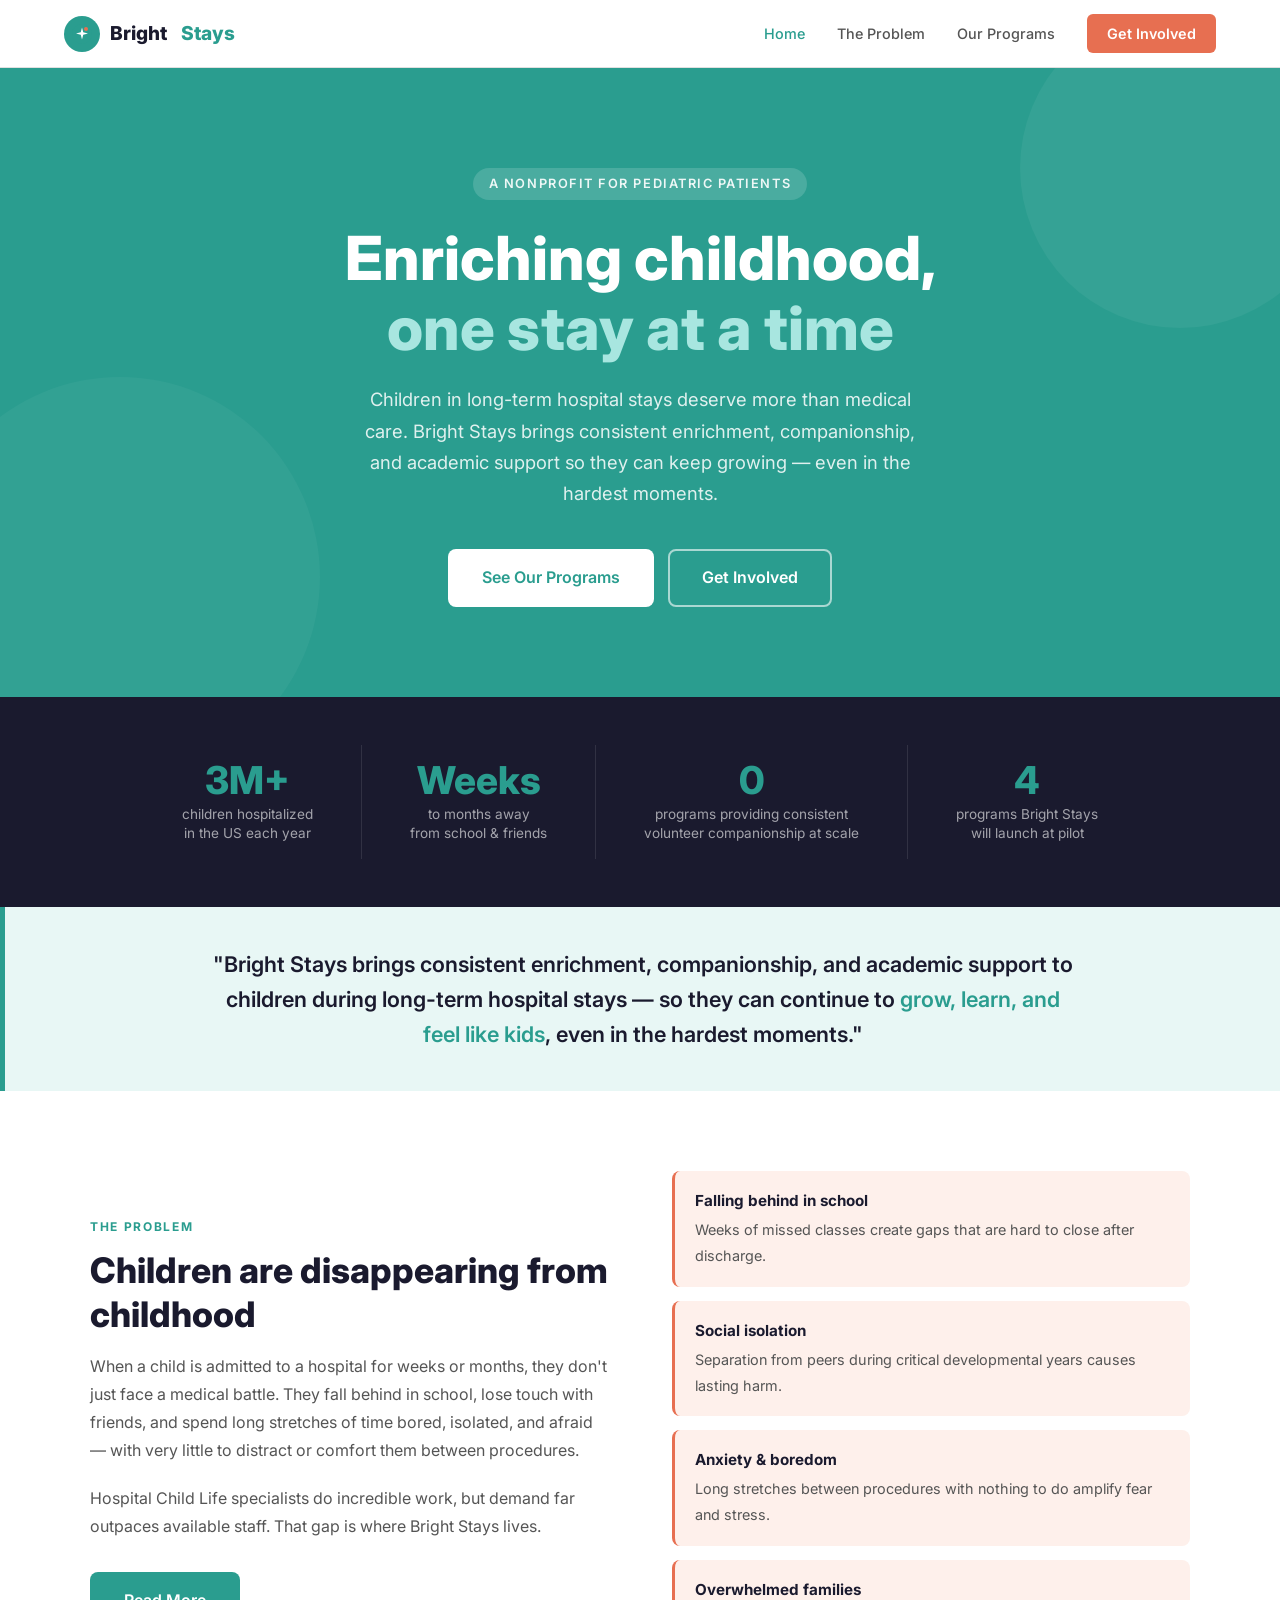
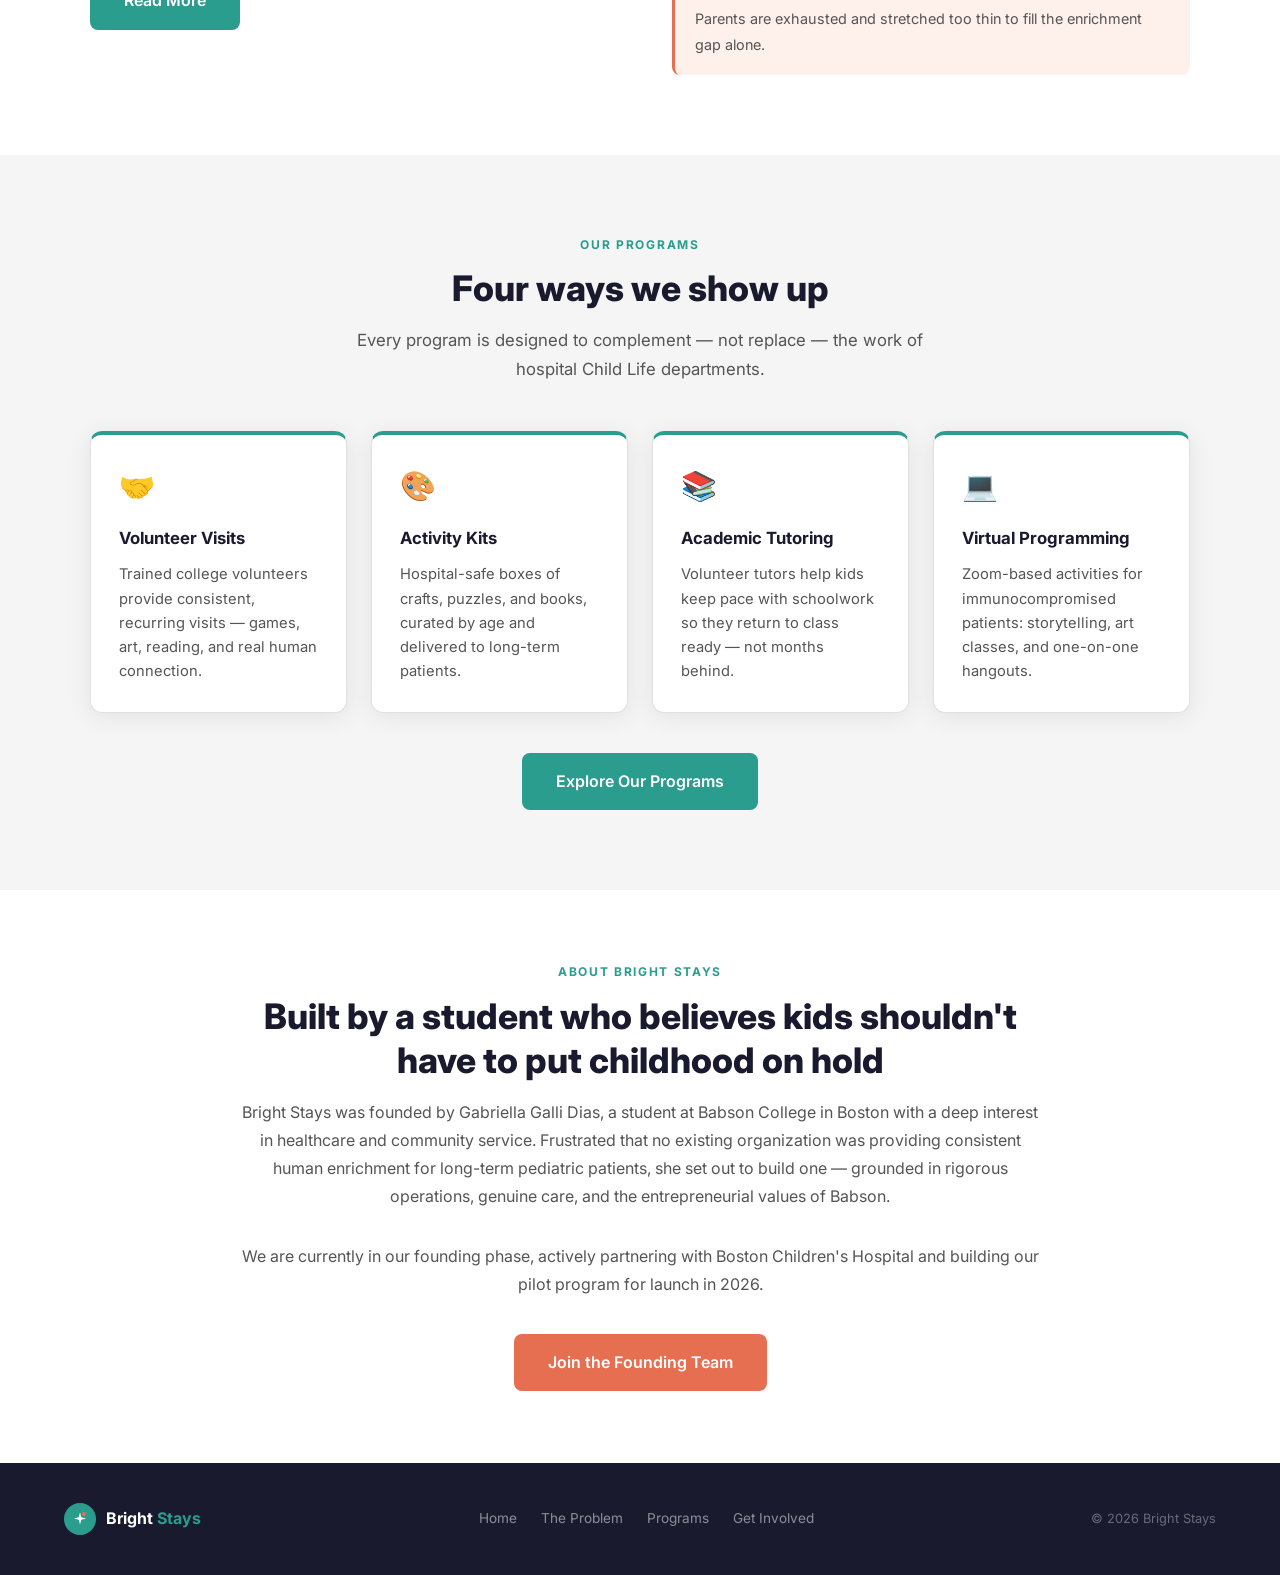
==== index.html @ eb38162f "Add files via upload" ====
<!DOCTYPE html>
<html lang="en">
<head>
  <meta charset="UTF-8" />
  <meta name="viewport" content="width=device-width, initial-scale=1.0" />
  <title>Bright Stays — Enriching Childhood, One Stay at a Time</title>
  <link rel="stylesheet" href="style.css" />
</head>
<body>

<!-- ── Nav ──────────────────────────────────────────────────── -->
<nav>
  <a href="index.html" class="nav-logo">
    <div class="nav-icon">
      <svg viewBox="0 0 40 40" fill="none" xmlns="http://www.w3.org/2000/svg">
        <circle cx="20" cy="20" r="20" fill="#2A9D8F"/>
        <path d="M20 7L22.5 16.5L32 19L22.5 21.5L20 31L17.5 21.5L8 19L17.5 16.5Z" fill="white"/>
        <circle cx="28" cy="10" r="4" fill="#E76F51"/>
      </svg>
    </div>
    Bright <span class="stays">&nbsp;Stays</span>
  </a>
  <div class="nav-links">
    <a href="index.html" class="active">Home</a>
    <a href="problem.html">The Problem</a>
    <a href="programs.html">Our Programs</a>
    <a href="involved.html" class="nav-cta">Get Involved</a>
  </div>
</nav>

<!-- ── Hero ─────────────────────────────────────────────────── -->
<section class="hero">
  <div class="hero-eyebrow">A nonprofit for pediatric patients</div>
  <h1>Enriching childhood,<br><em>one stay at a time</em></h1>
  <p>Children in long-term hospital stays deserve more than medical care. Bright Stays brings consistent enrichment, companionship, and academic support so they can keep growing — even in the hardest moments.</p>
  <div class="hero-buttons">
    <a href="programs.html" class="btn btn-primary">See Our Programs</a>
    <a href="involved.html" class="btn btn-outline">Get Involved</a>
  </div>
</section>

<!-- ── Stats bar ─────────────────────────────────────────────── -->
<div class="stats-bar">
  <div class="stat">
    <div class="stat-num">3M+</div>
    <div class="stat-label">children hospitalized<br>in the US each year</div>
  </div>
  <div class="stat">
    <div class="stat-num">Weeks</div>
    <div class="stat-label">to months away<br>from school & friends</div>
  </div>
  <div class="stat">
    <div class="stat-num">0</div>
    <div class="stat-label">programs providing consistent<br>volunteer companionship at scale</div>
  </div>
  <div class="stat">
    <div class="stat-num">4</div>
    <div class="stat-label">programs Bright Stays<br>will launch at pilot</div>
  </div>
</div>

<!-- ── Mission strip ──────────────────────────────────────────── -->
<div class="mission-strip">
  <p>"Bright Stays brings consistent enrichment, companionship, and academic support to children during long-term hospital stays — so they can continue to <em>grow, learn, and feel like kids</em>, even in the hardest moments."</p>
</div>

<!-- ── The problem preview ────────────────────────────────────── -->
<section style="background: #fff; padding: 80px 5%;">
  <div style="max-width:1100px; margin:0 auto; display:grid; grid-template-columns:1fr 1fr; gap:64px; align-items:center;">
    <div>
      <div class="section-label">The Problem</div>
      <h2 class="section-title">Children are disappearing from childhood</h2>
      <p style="color:var(--gray); font-size:1rem; line-height:1.75; margin-bottom:20px;">
        When a child is admitted to a hospital for weeks or months, they don't just face a medical battle. They fall behind in school, lose touch with friends, and spend long stretches of time bored, isolated, and afraid — with very little to distract or comfort them between procedures.
      </p>
      <p style="color:var(--gray); font-size:1rem; line-height:1.75; margin-bottom:32px;">
        Hospital Child Life specialists do incredible work, but demand far outpaces available staff. That gap is where Bright Stays lives.
      </p>
      <a href="problem.html" class="btn btn-teal">Read More</a>
    </div>
    <div style="display:flex; flex-direction:column; gap:14px;">
      <div style="background:var(--coral-light); border-left:3px solid var(--coral); padding:18px 20px; border-radius:8px;">
        <strong style="color:var(--dark); font-size:0.95rem; display:block; margin-bottom:4px;">Falling behind in school</strong>
        <span style="color:var(--gray); font-size:0.9rem;">Weeks of missed classes create gaps that are hard to close after discharge.</span>
      </div>
      <div style="background:var(--coral-light); border-left:3px solid var(--coral); padding:18px 20px; border-radius:8px;">
        <strong style="color:var(--dark); font-size:0.95rem; display:block; margin-bottom:4px;">Social isolation</strong>
        <span style="color:var(--gray); font-size:0.9rem;">Separation from peers during critical developmental years causes lasting harm.</span>
      </div>
      <div style="background:var(--coral-light); border-left:3px solid var(--coral); padding:18px 20px; border-radius:8px;">
        <strong style="color:var(--dark); font-size:0.95rem; display:block; margin-bottom:4px;">Anxiety & boredom</strong>
        <span style="color:var(--gray); font-size:0.9rem;">Long stretches between procedures with nothing to do amplify fear and stress.</span>
      </div>
      <div style="background:var(--coral-light); border-left:3px solid var(--coral); padding:18px 20px; border-radius:8px;">
        <strong style="color:var(--dark); font-size:0.95rem; display:block; margin-bottom:4px;">Overwhelmed families</strong>
        <span style="color:var(--gray); font-size:0.9rem;">Parents are exhausted and stretched too thin to fill the enrichment gap alone.</span>
      </div>
    </div>
  </div>
</section>

<!-- ── Programs preview ───────────────────────────────────────── -->
<section style="background:var(--gray-light); padding:80px 5%;">
  <div style="max-width:1100px; margin:0 auto;">
    <div class="section-center">
      <div class="section-label">Our Programs</div>
      <h2 class="section-title">Four ways we show up</h2>
      <p class="section-subtitle">Every program is designed to complement — not replace — the work of hospital Child Life departments.</p>
    </div>
    <div class="cards-grid">
      <div class="card">
        <div class="card-icon">🤝</div>
        <h3>Volunteer Visits</h3>
        <p>Trained college volunteers provide consistent, recurring visits — games, art, reading, and real human connection.</p>
      </div>
      <div class="card">
        <div class="card-icon">🎨</div>
        <h3>Activity Kits</h3>
        <p>Hospital-safe boxes of crafts, puzzles, and books, curated by age and delivered to long-term patients.</p>
      </div>
      <div class="card">
        <div class="card-icon">📚</div>
        <h3>Academic Tutoring</h3>
        <p>Volunteer tutors help kids keep pace with schoolwork so they return to class ready — not months behind.</p>
      </div>
      <div class="card">
        <div class="card-icon">💻</div>
        <h3>Virtual Programming</h3>
        <p>Zoom-based activities for immunocompromised patients: storytelling, art classes, and one-on-one hangouts.</p>
      </div>
    </div>
    <div style="text-align:center; margin-top:40px;">
      <a href="programs.html" class="btn btn-teal">Explore Our Programs</a>
    </div>
  </div>
</section>

<!-- ── Founded at Babson ───────────────────────────────────────── -->
<section style="background:var(--white); padding:72px 5%;">
  <div style="max-width:800px; margin:0 auto; text-align:center;">
    <div class="section-label">About Bright Stays</div>
    <h2 class="section-title">Built by a student who believes kids shouldn't have to put childhood on hold</h2>
    <p style="color:var(--gray); font-size:1rem; line-height:1.75; margin-bottom:32px;">
      Bright Stays was founded by Gabriella Galli Dias, a student at Babson College in Boston with a deep interest in healthcare and community service. Frustrated that no existing organization was providing consistent human enrichment for long-term pediatric patients, she set out to build one — grounded in rigorous operations, genuine care, and the entrepreneurial values of Babson.
    </p>
    <p style="color:var(--gray); font-size:1rem; line-height:1.75; margin-bottom:36px;">
      We are currently in our founding phase, actively partnering with Boston Children's Hospital and building our pilot program for launch in 2026.
    </p>
    <a href="involved.html" class="btn btn-coral">Join the Founding Team</a>
  </div>
</section>

<!-- ── Footer ─────────────────────────────────────────────────── -->
<footer>
  <div class="footer-logo">
    <div class="nav-icon">
      <svg viewBox="0 0 40 40" fill="none" xmlns="http://www.w3.org/2000/svg">
        <circle cx="20" cy="20" r="20" fill="#2A9D8F"/>
        <path d="M20 7L22.5 16.5L32 19L22.5 21.5L20 31L17.5 21.5L8 19L17.5 16.5Z" fill="white"/>
        <circle cx="28" cy="10" r="4" fill="#E76F51"/>
      </svg>
    </div>
    <span>Bright <span class="stays">Stays</span></span>
  </div>
  <div class="footer-links">
    <a href="index.html">Home</a>
    <a href="problem.html">The Problem</a>
    <a href="programs.html">Programs</a>
    <a href="involved.html">Get Involved</a>
  </div>
  <div class="footer-copy">© 2026 Bright Stays</div>
</footer>

</body>
</html>
---- style.css ----
@import url('https://fonts.googleapis.com/css2?family=Inter:wght@400;500;600;700;800&display=swap');

*, *::before, *::after { box-sizing: border-box; margin: 0; padding: 0; }

:root {
  --teal:        #2A9D8F;
  --teal-dark:   #1f7a6e;
  --teal-light:  #E8F7F5;
  --coral:       #E76F51;
  --coral-light: #FEF0EB;
  --dark:        #1A1A2E;
  --gray:        #555555;
  --gray-light:  #F5F5F5;
  --border:      #E0E0E0;
  --white:       #FFFFFF;
  --font:        'Inter', -apple-system, BlinkMacSystemFont, sans-serif;
  --radius:      12px;
  --shadow:      0 4px 24px rgba(0,0,0,0.08);
}

html { scroll-behavior: smooth; }
body { font-family: var(--font); color: var(--dark); background: var(--white); line-height: 1.6; }
img  { display: block; max-width: 100%; }
a    { color: inherit; text-decoration: none; }

/* ── Nav ─────────────────────────────────────────────────────── */
nav {
  position: sticky; top: 0; z-index: 100;
  background: var(--white);
  border-bottom: 1px solid var(--border);
  padding: 0 5%;
  display: flex; align-items: center; justify-content: space-between;
  height: 68px;
}
.nav-logo {
  display: flex; align-items: center; gap: 10px;
  font-weight: 800; font-size: 1.2rem; color: var(--dark);
}
.nav-icon {
  width: 36px; height: 36px; border-radius: 50%;
  background: var(--teal);
  display: flex; align-items: center; justify-content: center;
  flex-shrink: 0;
}
.nav-icon svg { width: 20px; height: 20px; }
.nav-logo span.stays { color: var(--teal); }
.nav-links { display: flex; align-items: center; gap: 32px; }
.nav-links a {
  font-size: 0.9rem; font-weight: 500; color: var(--gray);
  transition: color 0.2s;
}
.nav-links a:hover, .nav-links a.active { color: var(--teal); }
.nav-cta {
  background: var(--coral); color: var(--white) !important;
  padding: 8px 20px; border-radius: 6px; font-weight: 600 !important;
  transition: background 0.2s !important;
}
.nav-cta:hover { background: #c95e3f !important; color: var(--white) !important; }

/* ── Buttons ─────────────────────────────────────────────────── */
.btn {
  display: inline-block; padding: 14px 32px; border-radius: 8px;
  font-weight: 600; font-size: 1rem; cursor: pointer;
  transition: all 0.2s; border: 2px solid transparent;
}
.btn-primary { background: var(--white); color: var(--teal); }
.btn-primary:hover { background: var(--teal-light); }
.btn-outline { background: transparent; color: var(--white); border-color: rgba(255,255,255,0.6); }
.btn-outline:hover { background: rgba(255,255,255,0.1); }
.btn-coral { background: var(--coral); color: var(--white); }
.btn-coral:hover { background: #c95e3f; }
.btn-teal { background: var(--teal); color: var(--white); }
.btn-teal:hover { background: var(--teal-dark); }

/* ── Hero ────────────────────────────────────────────────────── */
.hero {
  background: var(--teal);
  padding: 100px 5% 90px;
  text-align: center;
  position: relative; overflow: hidden;
}
.hero::before {
  content: '';
  position: absolute; top: -60px; right: -60px;
  width: 320px; height: 320px; border-radius: 50%;
  background: rgba(255,255,255,0.05);
}
.hero::after {
  content: '';
  position: absolute; bottom: -80px; left: -80px;
  width: 400px; height: 400px; border-radius: 50%;
  background: rgba(255,255,255,0.04);
}
.hero-eyebrow {
  display: inline-block;
  background: rgba(255,255,255,0.15);
  color: rgba(255,255,255,0.9);
  font-size: 0.8rem; font-weight: 600; letter-spacing: 0.12em;
  text-transform: uppercase; padding: 6px 16px; border-radius: 20px;
  margin-bottom: 24px;
}
.hero h1 {
  font-size: clamp(2.2rem, 5vw, 3.8rem);
  font-weight: 800; color: var(--white); line-height: 1.15;
  max-width: 780px; margin: 0 auto 20px;
}
.hero h1 em { font-style: normal; color: #a8e6e0; }
.hero p {
  font-size: 1.15rem; color: rgba(255,255,255,0.85);
  max-width: 560px; margin: 0 auto 40px; line-height: 1.7;
}
.hero-buttons { display: flex; gap: 14px; justify-content: center; flex-wrap: wrap; }

/* ── Page hero (subpages) ────────────────────────────────────── */
.page-hero {
  background: var(--teal); padding: 64px 5% 56px;
}
.page-hero-inner { max-width: 760px; }
.page-hero .eyebrow {
  font-size: 0.75rem; font-weight: 700; letter-spacing: 0.14em;
  text-transform: uppercase; color: rgba(255,255,255,0.7);
  margin-bottom: 12px;
}
.page-hero h1 {
  font-size: clamp(1.8rem, 4vw, 2.8rem);
  font-weight: 800; color: var(--white); line-height: 1.2;
  margin-bottom: 16px;
}
.page-hero p { font-size: 1.05rem; color: rgba(255,255,255,0.82); line-height: 1.7; }

/* ── Sections ────────────────────────────────────────────────── */
section { padding: 80px 5%; }
.section-label {
  font-size: 0.75rem; font-weight: 700; letter-spacing: 0.14em;
  text-transform: uppercase; color: var(--teal); margin-bottom: 12px;
}
.section-title {
  font-size: clamp(1.6rem, 3vw, 2.2rem); font-weight: 800;
  color: var(--dark); line-height: 1.25; margin-bottom: 16px;
}
.section-subtitle {
  font-size: 1.05rem; color: var(--gray); line-height: 1.7;
  max-width: 600px;
}
.section-center { text-align: center; }
.section-center .section-subtitle { margin: 0 auto; }

/* ── Stats bar ───────────────────────────────────────────────── */
.stats-bar {
  background: var(--dark); padding: 48px 5%;
  display: flex; justify-content: center; gap: 0; flex-wrap: wrap;
}
.stat {
  text-align: center; padding: 16px 48px;
  border-right: 1px solid rgba(255,255,255,0.1);
}
.stat:last-child { border-right: none; }
.stat-num { font-size: 2.4rem; font-weight: 800; color: var(--teal); line-height: 1; }
.stat-label { font-size: 0.85rem; color: rgba(255,255,255,0.6); margin-top: 6px; line-height: 1.4; }

/* ── Mission strip ───────────────────────────────────────────── */
.mission-strip {
  background: var(--teal-light);
  border-left: 5px solid var(--teal);
  padding: 40px 5%;
}
.mission-strip p {
  font-size: clamp(1.1rem, 2.5vw, 1.35rem);
  font-weight: 600; color: var(--dark); line-height: 1.6;
  max-width: 860px; margin: 0 auto; text-align: center;
}
.mission-strip p em { font-style: normal; color: var(--teal); }

/* ── Cards grid ──────────────────────────────────────────────── */
.cards-grid {
  display: grid;
  grid-template-columns: repeat(auto-fit, minmax(240px, 1fr));
  gap: 24px; margin-top: 48px;
}
.card {
  background: var(--white); border: 1px solid var(--border);
  border-top: 4px solid var(--teal); border-radius: var(--radius);
  padding: 28px; box-shadow: var(--shadow);
}
.card-icon {
  font-size: 1.8rem; margin-bottom: 16px;
}
.card h3 { font-size: 1.05rem; font-weight: 700; color: var(--dark); margin-bottom: 10px; }
.card p  { font-size: 0.92rem; color: var(--gray); line-height: 1.65; }

/* ── Problem page ────────────────────────────────────────────── */
.problem-grid {
  display: grid;
  grid-template-columns: 1fr 1fr;
  gap: 60px; align-items: start;
  max-width: 1100px; margin: 0 auto;
}
@media (max-width: 760px) { .problem-grid { grid-template-columns: 1fr; } }

.problem-lead {
  font-size: 1.2rem; font-weight: 600; color: var(--dark);
  line-height: 1.55; margin-bottom: 20px;
}
.problem-body { font-size: 1rem; color: var(--gray); line-height: 1.75; margin-bottom: 16px; }

.toll-list { list-style: none; display: flex; flex-direction: column; gap: 14px; }
.toll-list li {
  display: flex; gap: 14px; align-items: flex-start;
  padding: 16px; background: var(--coral-light);
  border-radius: 8px; border-left: 3px solid var(--coral);
}
.toll-list li .icon { font-size: 1.2rem; flex-shrink: 0; margin-top: 2px; }
.toll-list li .text { font-size: 0.95rem; color: var(--gray); line-height: 1.55; }
.toll-list li .text strong { color: var(--dark); display: block; margin-bottom: 2px; }

.callout {
  background: var(--teal); color: var(--white);
  border-radius: var(--radius); padding: 32px 36px;
  margin-top: 40px;
}
.callout p { font-size: 1.05rem; line-height: 1.65; }
.callout strong { display: block; font-size: 1.15rem; margin-bottom: 8px; }

/* ── Programs page ───────────────────────────────────────────── */
.programs-grid {
  display: grid;
  grid-template-columns: repeat(auto-fit, minmax(280px, 1fr));
  gap: 28px; margin-top: 48px;
}
.program-card {
  background: var(--white); border: 1px solid var(--border);
  border-radius: var(--radius); overflow: hidden;
  box-shadow: var(--shadow); transition: transform 0.2s;
}
.program-card:hover { transform: translateY(-4px); }
.program-card-top {
  background: var(--teal); padding: 28px 28px 24px;
}
.program-card-top .prog-icon { font-size: 2rem; margin-bottom: 10px; }
.program-card-top h3 { font-size: 1.15rem; font-weight: 700; color: var(--white); }
.program-card-body { padding: 24px 28px; }
.program-card-body p { font-size: 0.95rem; color: var(--gray); line-height: 1.7; margin-bottom: 16px; }
.program-details { list-style: none; display: flex; flex-direction: column; gap: 8px; }
.program-details li {
  font-size: 0.88rem; color: var(--gray);
  padding-left: 16px; position: relative; line-height: 1.5;
}
.program-details li::before {
  content: '→'; position: absolute; left: 0; color: var(--teal); font-size: 0.85rem;
}

/* ── How it works ────────────────────────────────────────────── */
.how-strip { background: var(--gray-light); padding: 72px 5%; }
.how-steps {
  display: grid; grid-template-columns: repeat(auto-fit, minmax(200px, 1fr));
  gap: 32px; margin-top: 48px; max-width: 1000px; margin-left: auto; margin-right: auto;
}
.step { text-align: center; }
.step-num {
  width: 52px; height: 52px; border-radius: 50%;
  background: var(--teal); color: var(--white);
  font-size: 1.2rem; font-weight: 800;
  display: flex; align-items: center; justify-content: center;
  margin: 0 auto 16px;
}
.step h4 { font-size: 1rem; font-weight: 700; color: var(--dark); margin-bottom: 8px; }
.step p  { font-size: 0.9rem; color: var(--gray); line-height: 1.6; }

/* ── Get Involved ────────────────────────────────────────────── */
.involve-grid {
  display: grid; grid-template-columns: repeat(auto-fit, minmax(240px, 1fr));
  gap: 24px; margin-top: 48px;
}
.involve-card {
  border: 1px solid var(--border); border-radius: var(--radius);
  border-top: 4px solid var(--coral); padding: 28px;
  background: var(--white); box-shadow: var(--shadow);
}
.involve-card h3 { font-size: 1rem; font-weight: 700; color: var(--dark); margin-bottom: 10px; }
.involve-card p  { font-size: 0.92rem; color: var(--gray); line-height: 1.65; }

.contact-box {
  background: var(--dark); border-radius: var(--radius);
  padding: 56px; text-align: center; margin-top: 64px;
}
.contact-box h2 { font-size: 1.8rem; font-weight: 800; color: var(--white); margin-bottom: 12px; }
.contact-box p  { font-size: 1rem; color: rgba(255,255,255,0.7); margin-bottom: 32px; }
.contact-box a.email {
  font-size: 1.2rem; font-weight: 700; color: var(--teal);
  border-bottom: 2px solid var(--teal); padding-bottom: 2px;
}

/* ── Footer ──────────────────────────────────────────────────── */
footer {
  background: var(--dark); padding: 40px 5%;
  display: flex; justify-content: space-between; align-items: center;
  flex-wrap: wrap; gap: 16px;
}
.footer-logo { display: flex; align-items: center; gap: 10px; }
.footer-logo .nav-icon { width: 32px; height: 32px; }
.footer-logo span { font-weight: 700; color: var(--white); font-size: 1rem; }
.footer-logo span.stays { color: var(--teal); }
.footer-links { display: flex; gap: 24px; }
.footer-links a { font-size: 0.85rem; color: rgba(255,255,255,0.5); transition: color 0.2s; }
.footer-links a:hover { color: var(--white); }
.footer-copy { font-size: 0.8rem; color: rgba(255,255,255,0.35); }
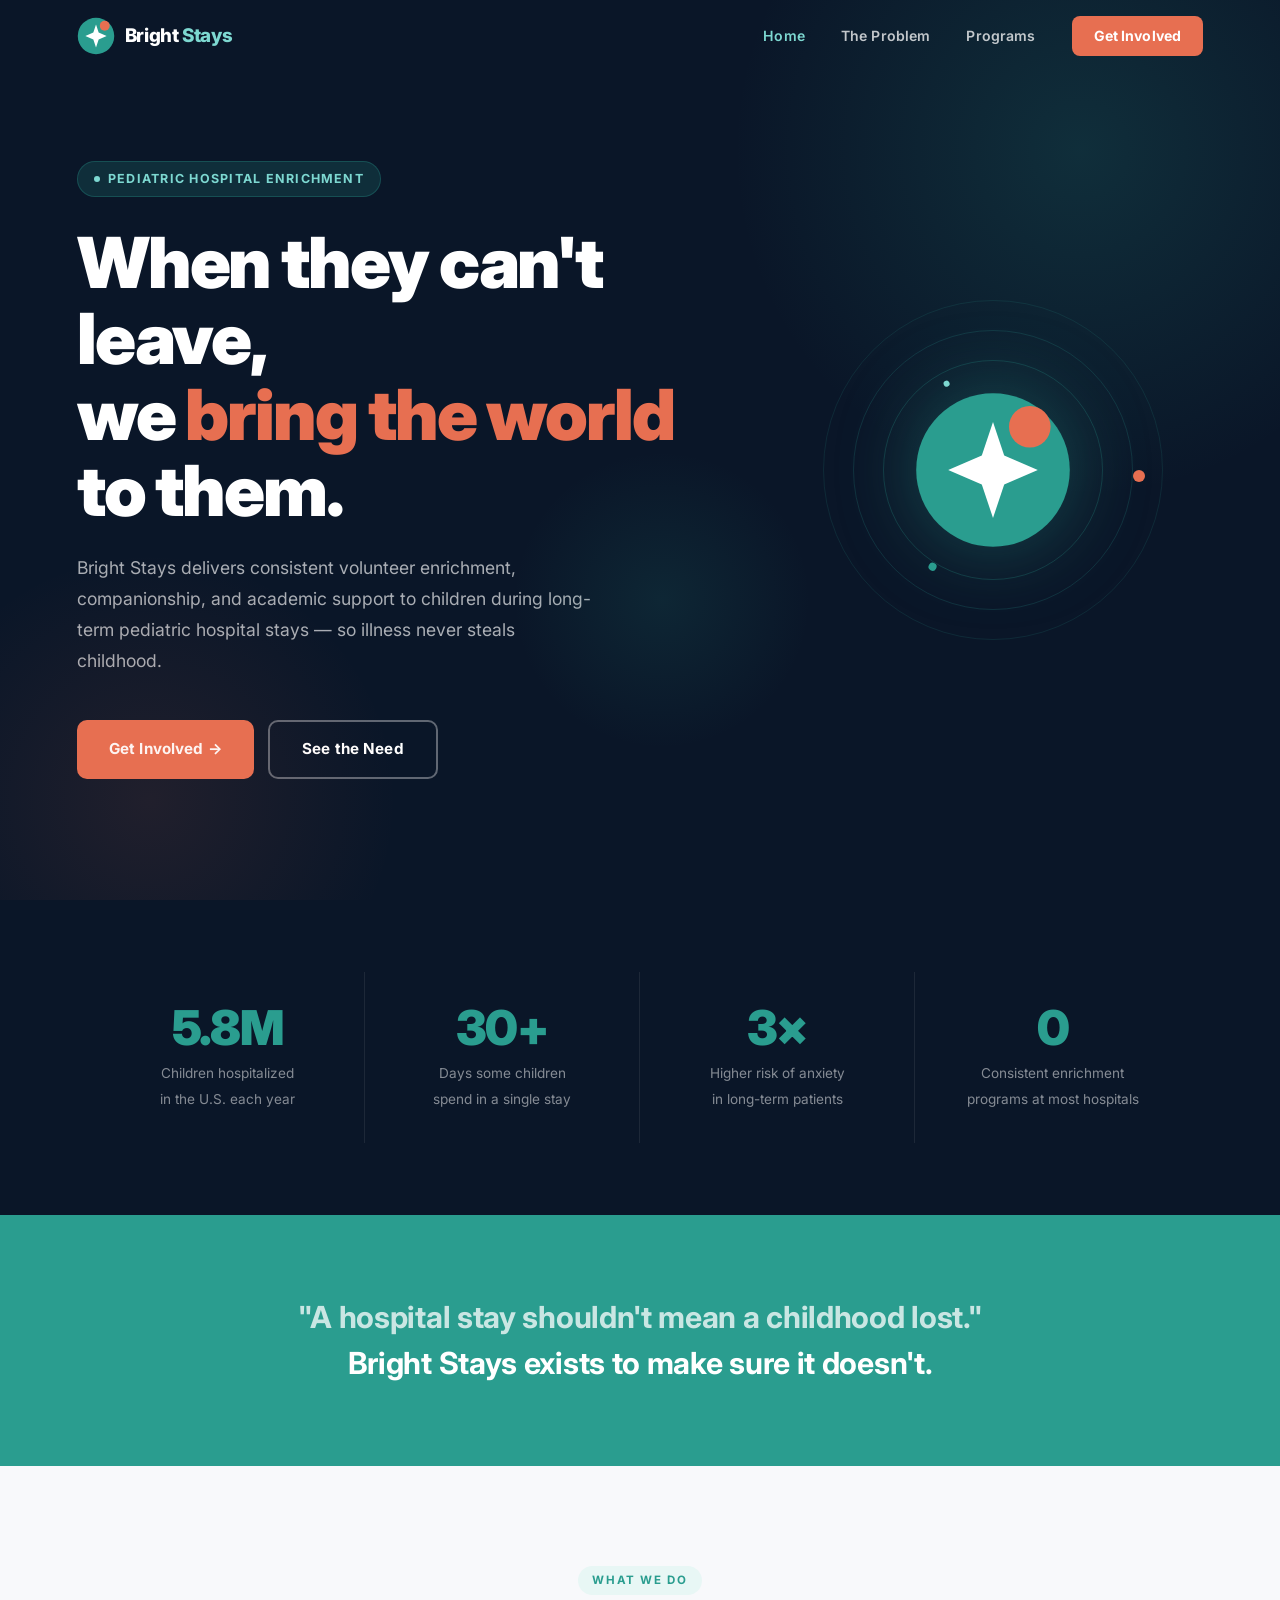
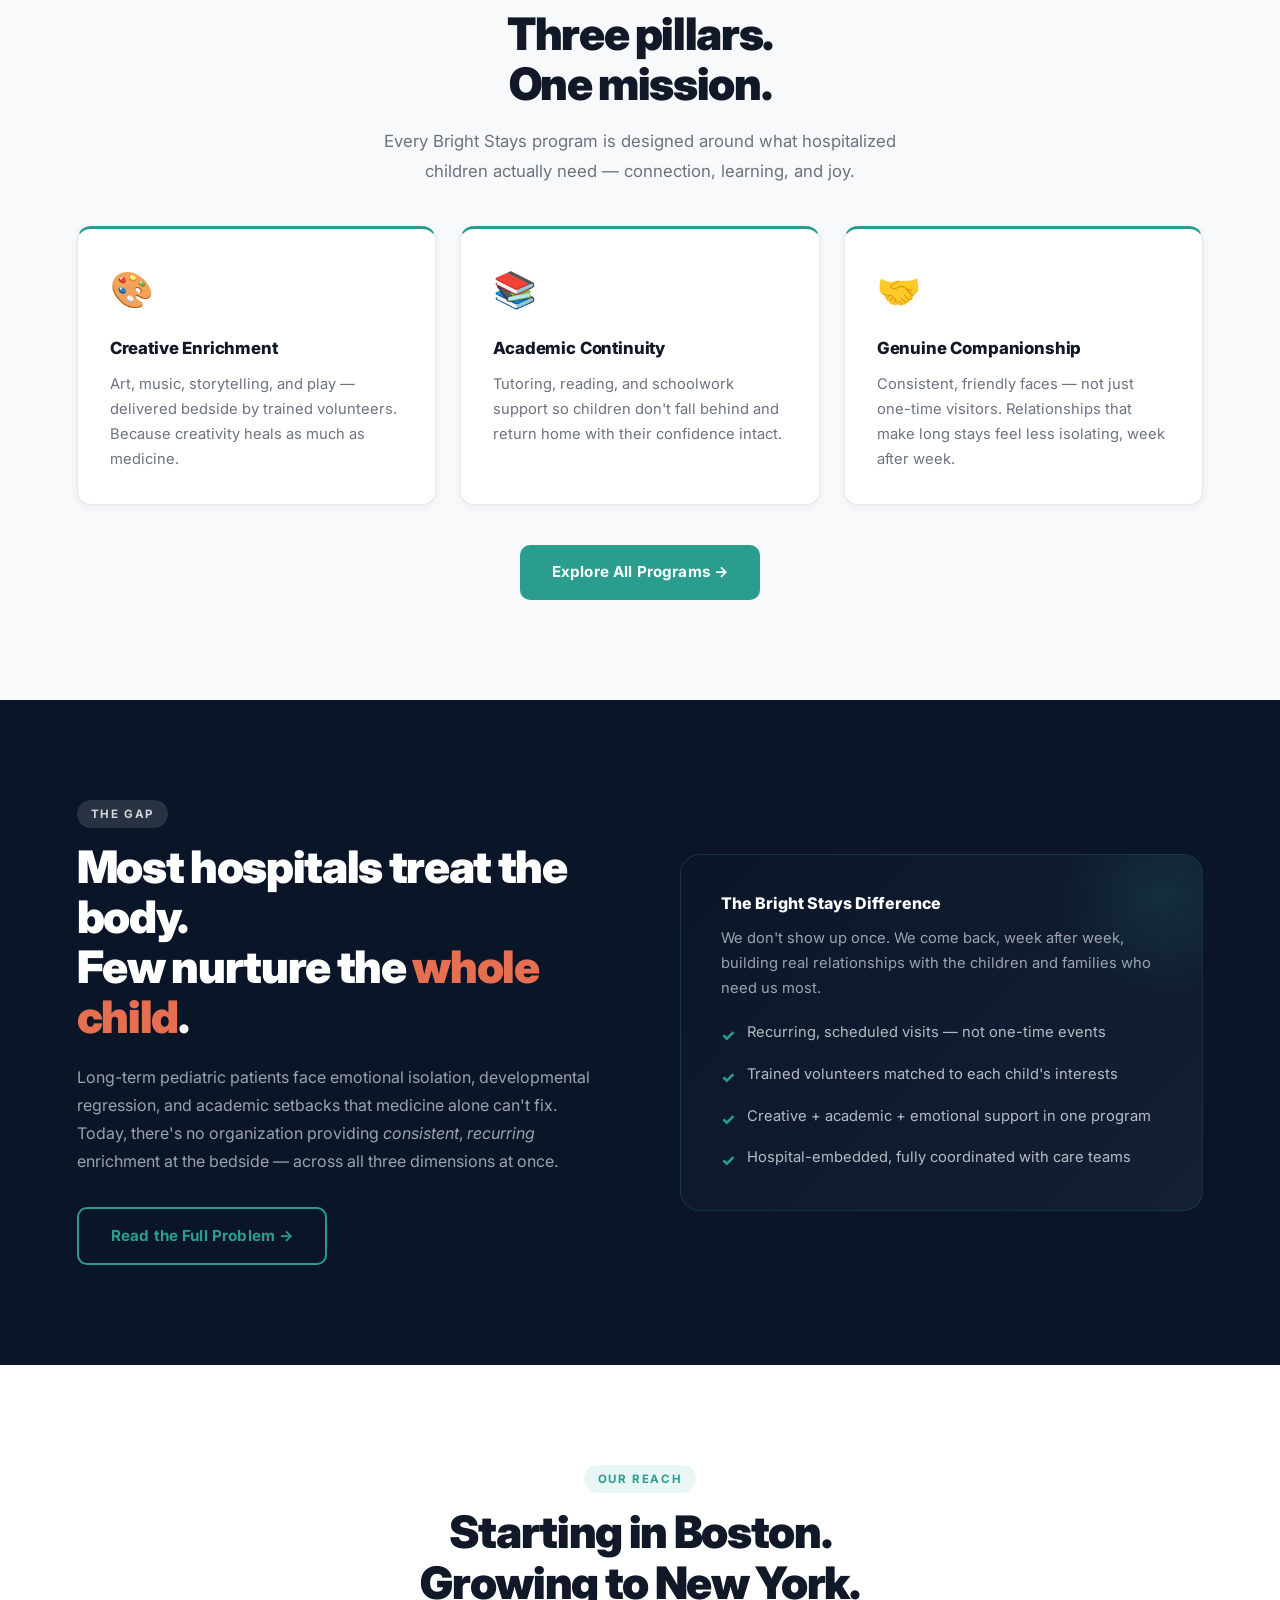
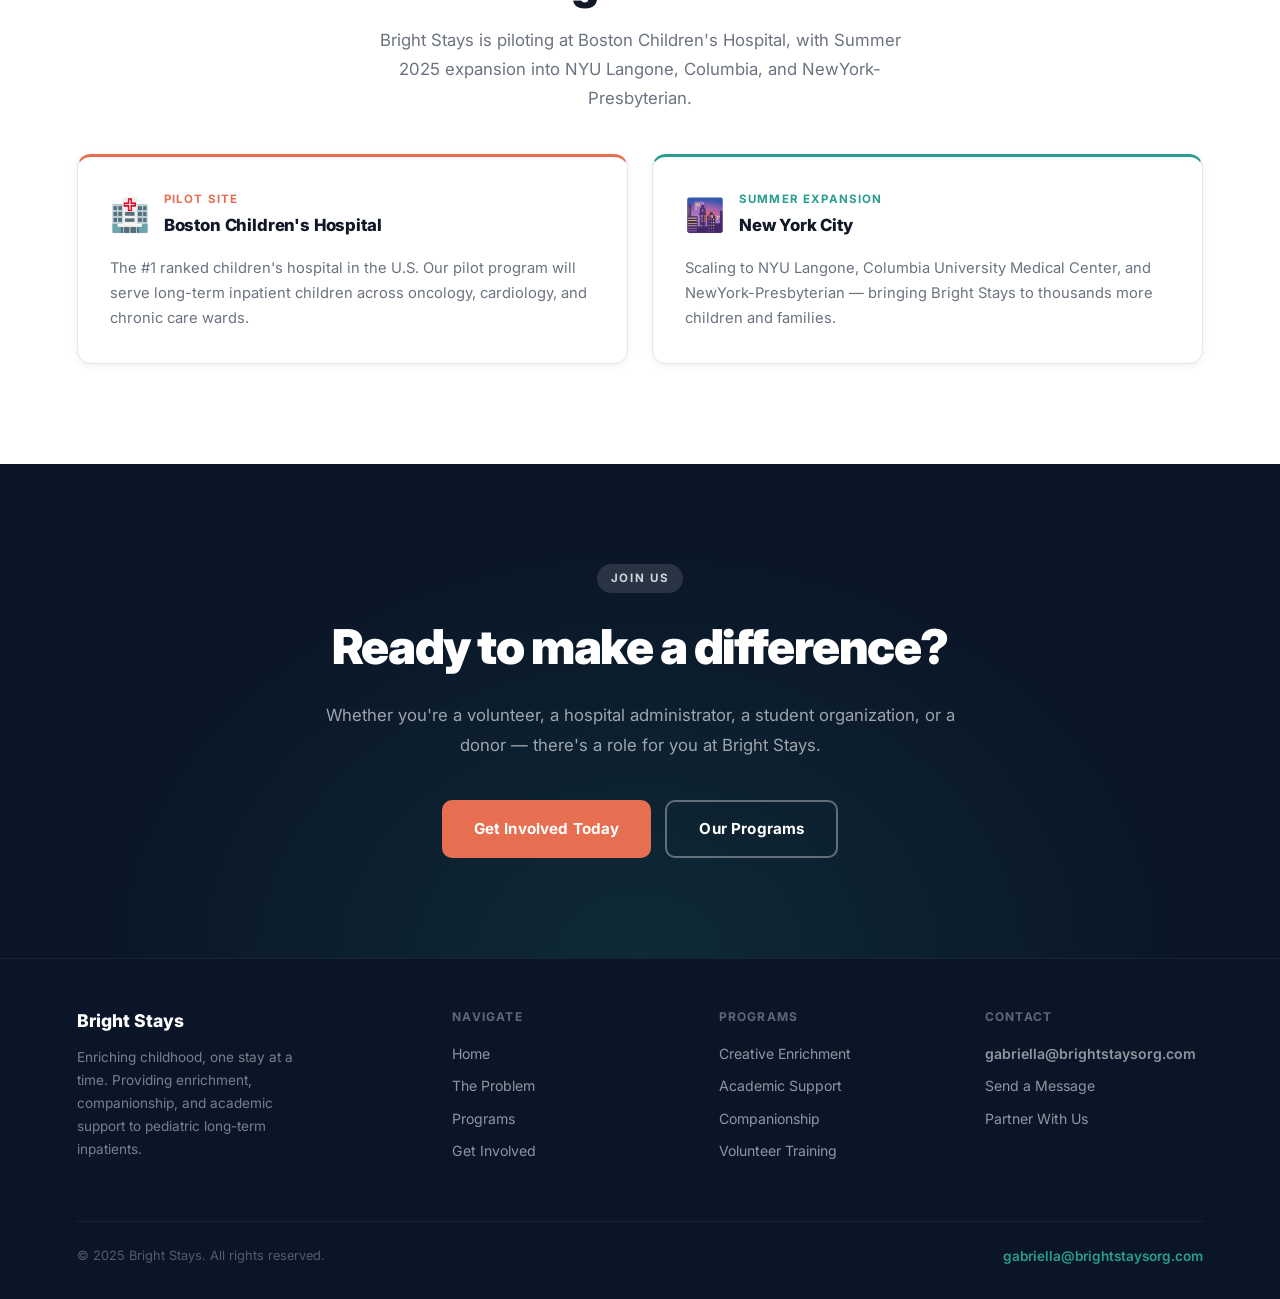
==== commit f6352a82: "Add files via upload" ====
--- a/index.html
+++ b/index.html
@@ -1,175 +1,265 @@
 <!DOCTYPE html>
 <html lang="en">
 <head>
-  <meta charset="UTF-8" />
-  <meta name="viewport" content="width=device-width, initial-scale=1.0" />
+  <meta charset="UTF-8"/>
+  <meta name="viewport" content="width=device-width, initial-scale=1.0"/>
   <title>Bright Stays — Enriching Childhood, One Stay at a Time</title>
-  <link rel="stylesheet" href="style.css" />
+  <link rel="stylesheet" href="style.css"/>
 </head>
 <body>
 
-<!-- ── Nav ──────────────────────────────────────────────────── -->
-<nav>
+<!-- ── Navigation ──────────────────────────────────────────────── -->
+<nav class="transparent" id="nav">
   <a href="index.html" class="nav-logo">
-    <div class="nav-icon">
-      <svg viewBox="0 0 40 40" fill="none" xmlns="http://www.w3.org/2000/svg">
-        <circle cx="20" cy="20" r="20" fill="#2A9D8F"/>
-        <path d="M20 7L22.5 16.5L32 19L22.5 21.5L20 31L17.5 21.5L8 19L17.5 16.5Z" fill="white"/>
-        <circle cx="28" cy="10" r="4" fill="#E76F51"/>
-      </svg>
-    </div>
-    Bright <span class="stays">&nbsp;Stays</span>
+    <svg class="logo-mark" viewBox="0 0 100 100" xmlns="http://www.w3.org/2000/svg">
+      <circle cx="50" cy="50" r="48" fill="#2A9D8F"/>
+      <path d="M50,20 L57,41 L78,50 L57,59 L50,80 L43,59 L22,50 L43,41 Z" fill="white"/>
+      <circle cx="73" cy="23" r="13" fill="#E76F51"/>
+    </svg>
+    <span><span class="word-bright">Bright</span> <span class="word-stays">Stays</span></span>
   </a>
   <div class="nav-links">
     <a href="index.html" class="active">Home</a>
     <a href="problem.html">The Problem</a>
-    <a href="programs.html">Our Programs</a>
+    <a href="programs.html">Programs</a>
     <a href="involved.html" class="nav-cta">Get Involved</a>
   </div>
 </nav>
 
-<!-- ── Hero ─────────────────────────────────────────────────── -->
+<!-- ── Hero ────────────────────────────────────────────────────── -->
 <section class="hero">
-  <div class="hero-eyebrow">A nonprofit for pediatric patients</div>
-  <h1>Enriching childhood,<br><em>one stay at a time</em></h1>
-  <p>Children in long-term hospital stays deserve more than medical care. Bright Stays brings consistent enrichment, companionship, and academic support so they can keep growing — even in the hardest moments.</p>
-  <div class="hero-buttons">
-    <a href="programs.html" class="btn btn-primary">See Our Programs</a>
-    <a href="involved.html" class="btn btn-outline">Get Involved</a>
-  </div>
-</section>
-
-<!-- ── Stats bar ─────────────────────────────────────────────── -->
-<div class="stats-bar">
-  <div class="stat">
-    <div class="stat-num">3M+</div>
-    <div class="stat-label">children hospitalized<br>in the US each year</div>
-  </div>
-  <div class="stat">
-    <div class="stat-num">Weeks</div>
-    <div class="stat-label">to months away<br>from school & friends</div>
-  </div>
-  <div class="stat">
-    <div class="stat-num">0</div>
-    <div class="stat-label">programs providing consistent<br>volunteer companionship at scale</div>
-  </div>
-  <div class="stat">
-    <div class="stat-num">4</div>
-    <div class="stat-label">programs Bright Stays<br>will launch at pilot</div>
+  <div class="hero-orb hero-orb-1"></div>
+  <div class="hero-orb hero-orb-2"></div>
+  <div class="hero-orb hero-orb-3"></div>
+
+  <div class="hero-inner">
+    <div class="hero-text">
+      <div class="hero-tag">Pediatric Hospital Enrichment</div>
+      <h1>When they can't leave,<br/>we <em>bring the world</em><br/>to them.</h1>
+      <p class="hero-sub">Bright Stays delivers consistent volunteer enrichment, companionship, and academic support to children during long-term pediatric hospital stays — so illness never steals childhood.</p>
+      <div class="hero-btns">
+        <a href="involved.html" class="btn btn-coral">Get Involved →</a>
+        <a href="problem.html" class="btn btn-ghost">See the Need</a>
+      </div>
+    </div>
+
+    <div class="hero-visual">
+      <div class="hero-icon-wrap">
+        <div class="ring ring-1"></div>
+        <div class="ring ring-2"></div>
+        <div class="ring ring-3"></div>
+        <svg class="hero-icon-main" viewBox="0 0 100 100" xmlns="http://www.w3.org/2000/svg">
+          <circle cx="50" cy="50" r="48" fill="#2A9D8F"/>
+          <path d="M50,20 L57,41 L78,50 L57,59 L50,80 L43,59 L22,50 L43,41 Z" fill="white"/>
+          <circle cx="73" cy="23" r="13" fill="#E76F51"/>
+        </svg>
+        <div class="orbit-dot orbit-dot-1"></div>
+        <div class="orbit-dot orbit-dot-2"></div>
+        <div class="orbit-dot orbit-dot-3"></div>
+      </div>
+    </div>
+  </div>
+</section>
+
+<!-- ── Stats ────────────────────────────────────────────────────── -->
+<div class="stats-section">
+  <div class="stats-grid">
+    <div class="stat-item reveal">
+      <span class="stat-num">5.8M</span>
+      <span class="stat-label">Children hospitalized<br/>in the U.S. each year</span>
+    </div>
+    <div class="stat-item reveal reveal-delay-1">
+      <span class="stat-num">30+</span>
+      <span class="stat-label">Days some children<br/>spend in a single stay</span>
+    </div>
+    <div class="stat-item reveal reveal-delay-2">
+      <span class="stat-num">3×</span>
+      <span class="stat-label">Higher risk of anxiety<br/>in long-term patients</span>
+    </div>
+    <div class="stat-item reveal reveal-delay-3">
+      <span class="stat-num">0</span>
+      <span class="stat-label">Consistent enrichment<br/>programs at most hospitals</span>
+    </div>
   </div>
 </div>
 
-<!-- ── Mission strip ──────────────────────────────────────────── -->
-<div class="mission-strip">
-  <p>"Bright Stays brings consistent enrichment, companionship, and academic support to children during long-term hospital stays — so they can continue to <em>grow, learn, and feel like kids</em>, even in the hardest moments."</p>
+<!-- ── Mission quote ─────────────────────────────────────────────── -->
+<div class="mission-section">
+  <p class="mission-quote reveal">
+    <em>"A hospital stay shouldn't mean a childhood lost."</em><br/>
+    <strong>Bright Stays exists to make sure it doesn't.</strong>
+  </p>
 </div>
 
-<!-- ── The problem preview ────────────────────────────────────── -->
-<section style="background: #fff; padding: 80px 5%;">
-  <div style="max-width:1100px; margin:0 auto; display:grid; grid-template-columns:1fr 1fr; gap:64px; align-items:center;">
-    <div>
-      <div class="section-label">The Problem</div>
-      <h2 class="section-title">Children are disappearing from childhood</h2>
-      <p style="color:var(--gray); font-size:1rem; line-height:1.75; margin-bottom:20px;">
-        When a child is admitted to a hospital for weeks or months, they don't just face a medical battle. They fall behind in school, lose touch with friends, and spend long stretches of time bored, isolated, and afraid — with very little to distract or comfort them between procedures.
-      </p>
-      <p style="color:var(--gray); font-size:1rem; line-height:1.75; margin-bottom:32px;">
-        Hospital Child Life specialists do incredible work, but demand far outpaces available staff. That gap is where Bright Stays lives.
-      </p>
-      <a href="problem.html" class="btn btn-teal">Read More</a>
-    </div>
-    <div style="display:flex; flex-direction:column; gap:14px;">
-      <div style="background:var(--coral-light); border-left:3px solid var(--coral); padding:18px 20px; border-radius:8px;">
-        <strong style="color:var(--dark); font-size:0.95rem; display:block; margin-bottom:4px;">Falling behind in school</strong>
-        <span style="color:var(--gray); font-size:0.9rem;">Weeks of missed classes create gaps that are hard to close after discharge.</span>
-      </div>
-      <div style="background:var(--coral-light); border-left:3px solid var(--coral); padding:18px 20px; border-radius:8px;">
-        <strong style="color:var(--dark); font-size:0.95rem; display:block; margin-bottom:4px;">Social isolation</strong>
-        <span style="color:var(--gray); font-size:0.9rem;">Separation from peers during critical developmental years causes lasting harm.</span>
-      </div>
-      <div style="background:var(--coral-light); border-left:3px solid var(--coral); padding:18px 20px; border-radius:8px;">
-        <strong style="color:var(--dark); font-size:0.95rem; display:block; margin-bottom:4px;">Anxiety & boredom</strong>
-        <span style="color:var(--gray); font-size:0.9rem;">Long stretches between procedures with nothing to do amplify fear and stress.</span>
-      </div>
-      <div style="background:var(--coral-light); border-left:3px solid var(--coral); padding:18px 20px; border-radius:8px;">
-        <strong style="color:var(--dark); font-size:0.95rem; display:block; margin-bottom:4px;">Overwhelmed families</strong>
-        <span style="color:var(--gray); font-size:0.9rem;">Parents are exhausted and stretched too thin to fill the enrichment gap alone.</span>
-      </div>
-    </div>
-  </div>
-</section>
-
-<!-- ── Programs preview ───────────────────────────────────────── -->
-<section style="background:var(--gray-light); padding:80px 5%;">
-  <div style="max-width:1100px; margin:0 auto;">
-    <div class="section-center">
-      <div class="section-label">Our Programs</div>
-      <h2 class="section-title">Four ways we show up</h2>
-      <p class="section-subtitle">Every program is designed to complement — not replace — the work of hospital Child Life departments.</p>
-    </div>
-    <div class="cards-grid">
-      <div class="card">
-        <div class="card-icon">🤝</div>
-        <h3>Volunteer Visits</h3>
-        <p>Trained college volunteers provide consistent, recurring visits — games, art, reading, and real human connection.</p>
-      </div>
-      <div class="card">
-        <div class="card-icon">🎨</div>
-        <h3>Activity Kits</h3>
-        <p>Hospital-safe boxes of crafts, puzzles, and books, curated by age and delivered to long-term patients.</p>
-      </div>
-      <div class="card">
-        <div class="card-icon">📚</div>
-        <h3>Academic Tutoring</h3>
-        <p>Volunteer tutors help kids keep pace with schoolwork so they return to class ready — not months behind.</p>
-      </div>
-      <div class="card">
-        <div class="card-icon">💻</div>
-        <h3>Virtual Programming</h3>
-        <p>Zoom-based activities for immunocompromised patients: storytelling, art classes, and one-on-one hangouts.</p>
-      </div>
-    </div>
-    <div style="text-align:center; margin-top:40px;">
-      <a href="programs.html" class="btn btn-teal">Explore Our Programs</a>
-    </div>
-  </div>
-</section>
-
-<!-- ── Founded at Babson ───────────────────────────────────────── -->
-<section style="background:var(--white); padding:72px 5%;">
-  <div style="max-width:800px; margin:0 auto; text-align:center;">
-    <div class="section-label">About Bright Stays</div>
-    <h2 class="section-title">Built by a student who believes kids shouldn't have to put childhood on hold</h2>
-    <p style="color:var(--gray); font-size:1rem; line-height:1.75; margin-bottom:32px;">
-      Bright Stays was founded by Gabriella Galli Dias, a student at Babson College in Boston with a deep interest in healthcare and community service. Frustrated that no existing organization was providing consistent human enrichment for long-term pediatric patients, she set out to build one — grounded in rigorous operations, genuine care, and the entrepreneurial values of Babson.
-    </p>
-    <p style="color:var(--gray); font-size:1rem; line-height:1.75; margin-bottom:36px;">
-      We are currently in our founding phase, actively partnering with Boston Children's Hospital and building our pilot program for launch in 2026.
-    </p>
-    <a href="involved.html" class="btn btn-coral">Join the Founding Team</a>
-  </div>
-</section>
-
-<!-- ── Footer ─────────────────────────────────────────────────── -->
+<!-- ── What we do ─────────────────────────────────────────────────── -->
+<section class="section" style="background: var(--gray-light);">
+  <div class="section-inner">
+    <div class="text-center mb-40">
+      <span class="label">What We Do</span>
+      <h2 class="section-title reveal">Three pillars.<br/>One mission.</h2>
+      <p class="section-sub reveal" style="margin: 0 auto;">Every Bright Stays program is designed around what hospitalized children actually need — connection, learning, and joy.</p>
+    </div>
+    <div class="cards-grid-3">
+      <div class="card card-accent-top reveal">
+        <span class="card-icon">🎨</span>
+        <h3>Creative Enrichment</h3>
+        <p>Art, music, storytelling, and play — delivered bedside by trained volunteers. Because creativity heals as much as medicine.</p>
+      </div>
+      <div class="card card-accent-top reveal reveal-delay-1">
+        <span class="card-icon">📚</span>
+        <h3>Academic Continuity</h3>
+        <p>Tutoring, reading, and schoolwork support so children don't fall behind and return home with their confidence intact.</p>
+      </div>
+      <div class="card card-accent-top reveal reveal-delay-2">
+        <span class="card-icon">🤝</span>
+        <h3>Genuine Companionship</h3>
+        <p>Consistent, friendly faces — not just one-time visitors. Relationships that make long stays feel less isolating, week after week.</p>
+      </div>
+    </div>
+    <div class="text-center mt-40">
+      <a href="programs.html" class="btn btn-teal">Explore All Programs →</a>
+    </div>
+  </div>
+</section>
+
+<!-- ── Why it matters ──────────────────────────────────────────── -->
+<section class="section" style="background: var(--navy);">
+  <div class="section-inner">
+    <div class="split">
+      <div>
+        <span class="label label-white">The Gap</span>
+        <h2 class="section-title text-white reveal" style="margin-bottom: 20px;">Most hospitals treat the body.<br/>Few nurture the <em style="color: var(--coral); font-style: normal;">whole child</em>.</h2>
+        <p style="color: rgba(255,255,255,0.6); line-height: 1.75; margin-bottom: 32px;" class="reveal">Long-term pediatric patients face emotional isolation, developmental regression, and academic setbacks that medicine alone can't fix. Today, there's no organization providing <em>consistent</em>, <em>recurring</em> enrichment at the bedside — across all three dimensions at once.</p>
+        <a href="problem.html" class="btn btn-outline-teal reveal">Read the Full Problem →</a>
+      </div>
+      <div class="reveal">
+        <div class="callout">
+          <h4>The Bright Stays Difference</h4>
+          <p style="margin-bottom: 20px;">We don't show up once. We come back, week after week, building real relationships with the children and families who need us most.</p>
+          <div style="display: flex; flex-direction: column; gap: 14px; margin-top: 16px;">
+            <div style="display: flex; gap: 12px; align-items: flex-start;">
+              <span style="color: var(--teal); font-weight: 800; margin-top: 2px;">✓</span>
+              <span style="color: rgba(255,255,255,0.7); font-size: 0.92rem;">Recurring, scheduled visits — not one-time events</span>
+            </div>
+            <div style="display: flex; gap: 12px; align-items: flex-start;">
+              <span style="color: var(--teal); font-weight: 800; margin-top: 2px;">✓</span>
+              <span style="color: rgba(255,255,255,0.7); font-size: 0.92rem;">Trained volunteers matched to each child's interests</span>
+            </div>
+            <div style="display: flex; gap: 12px; align-items: flex-start;">
+              <span style="color: var(--teal); font-weight: 800; margin-top: 2px;">✓</span>
+              <span style="color: rgba(255,255,255,0.7); font-size: 0.92rem;">Creative + academic + emotional support in one program</span>
+            </div>
+            <div style="display: flex; gap: 12px; align-items: flex-start;">
+              <span style="color: var(--teal); font-weight: 800; margin-top: 2px;">✓</span>
+              <span style="color: rgba(255,255,255,0.7); font-size: 0.92rem;">Hospital-embedded, fully coordinated with care teams</span>
+            </div>
+          </div>
+        </div>
+      </div>
+    </div>
+  </div>
+</section>
+
+<!-- ── Who we serve ─────────────────────────────────────────────── -->
+<section class="section">
+  <div class="section-inner">
+    <div class="text-center mb-40">
+      <span class="label">Our Reach</span>
+      <h2 class="section-title reveal">Starting in Boston.<br/>Growing to New York.</h2>
+      <p class="section-sub reveal" style="margin: 0 auto;">Bright Stays is piloting at Boston Children's Hospital, with Summer 2025 expansion into NYU Langone, Columbia, and NewYork-Presbyterian.</p>
+    </div>
+    <div class="cards-grid-2">
+      <div class="card card-accent-coral reveal">
+        <div style="display: flex; align-items: center; gap: 14px; margin-bottom: 16px;">
+          <span style="font-size: 2rem;">🏥</span>
+          <div>
+            <div style="font-size: 0.72rem; font-weight: 700; letter-spacing: 0.1em; text-transform: uppercase; color: var(--coral); margin-bottom: 4px;">Pilot Site</div>
+            <h3 style="margin: 0;">Boston Children's Hospital</h3>
+          </div>
+        </div>
+        <p>The #1 ranked children's hospital in the U.S. Our pilot program will serve long-term inpatient children across oncology, cardiology, and chronic care wards.</p>
+      </div>
+      <div class="card card-accent-top reveal reveal-delay-1">
+        <div style="display: flex; align-items: center; gap: 14px; margin-bottom: 16px;">
+          <span style="font-size: 2rem;">🌆</span>
+          <div>
+            <div style="font-size: 0.72rem; font-weight: 700; letter-spacing: 0.1em; text-transform: uppercase; color: var(--teal); margin-bottom: 4px;">Summer Expansion</div>
+            <h3 style="margin: 0;">New York City</h3>
+          </div>
+        </div>
+        <p>Scaling to NYU Langone, Columbia University Medical Center, and NewYork-Presbyterian — bringing Bright Stays to thousands more children and families.</p>
+      </div>
+    </div>
+  </div>
+</section>
+
+<!-- ── Get involved CTA ─────────────────────────────────────────── -->
+<div class="cta-section">
+  <div class="cta-inner">
+    <span class="label label-white mb-16" style="display: inline-block;">Join Us</span>
+    <h2>Ready to make a difference?</h2>
+    <p>Whether you're a volunteer, a hospital administrator, a student organization, or a donor — there's a role for you at Bright Stays.</p>
+    <div class="flex flex-wrap gap-14" style="justify-content: center;">
+      <a href="involved.html" class="btn btn-coral">Get Involved Today</a>
+      <a href="programs.html" class="btn btn-ghost">Our Programs</a>
+    </div>
+  </div>
+</div>
+
+<!-- ── Footer ───────────────────────────────────────────────────── -->
 <footer>
-  <div class="footer-logo">
-    <div class="nav-icon">
-      <svg viewBox="0 0 40 40" fill="none" xmlns="http://www.w3.org/2000/svg">
-        <circle cx="20" cy="20" r="20" fill="#2A9D8F"/>
-        <path d="M20 7L22.5 16.5L32 19L22.5 21.5L20 31L17.5 21.5L8 19L17.5 16.5Z" fill="white"/>
-        <circle cx="28" cy="10" r="4" fill="#E76F51"/>
-      </svg>
-    </div>
-    <span>Bright <span class="stays">Stays</span></span>
-  </div>
-  <div class="footer-links">
-    <a href="index.html">Home</a>
-    <a href="problem.html">The Problem</a>
-    <a href="programs.html">Programs</a>
-    <a href="involved.html">Get Involved</a>
-  </div>
-  <div class="footer-copy">© 2026 Bright Stays</div>
+  <div class="footer-top">
+    <div class="footer-brand">
+      <h3>Bright Stays</h3>
+      <p>Enriching childhood, one stay at a time. Providing enrichment, companionship, and academic support to pediatric long-term inpatients.</p>
+    </div>
+    <div class="footer-col">
+      <h4>Navigate</h4>
+      <a href="index.html">Home</a>
+      <a href="problem.html">The Problem</a>
+      <a href="programs.html">Programs</a>
+      <a href="involved.html">Get Involved</a>
+    </div>
+    <div class="footer-col">
+      <h4>Programs</h4>
+      <a href="programs.html">Creative Enrichment</a>
+      <a href="programs.html">Academic Support</a>
+      <a href="programs.html">Companionship</a>
+      <a href="programs.html">Volunteer Training</a>
+    </div>
+    <div class="footer-col">
+      <h4>Contact</h4>
+      <a href="mailto:gabriella@brightstaysorg.com" class="footer-email">gabriella@brightstaysorg.com</a>
+      <a href="involved.html">Send a Message</a>
+      <a href="involved.html">Partner With Us</a>
+    </div>
+  </div>
+  <div class="footer-bottom">
+    <span class="footer-copy">© 2025 Bright Stays. All rights reserved.</span>
+    <a href="mailto:gabriella@brightstaysorg.com" class="footer-email">gabriella@brightstaysorg.com</a>
+  </div>
 </footer>
 
+<script>
+  // Nav transparency on scroll
+  const nav = document.getElementById('nav');
+  window.addEventListener('scroll', () => {
+    if (window.scrollY > 60) {
+      nav.classList.remove('transparent');
+      nav.classList.add('scrolled');
+    } else {
+      nav.classList.remove('scrolled');
+      nav.classList.add('transparent');
+    }
+  });
+
+  // Scroll reveal
+  const observer = new IntersectionObserver((entries) => {
+    entries.forEach(e => {
+      if (e.isIntersecting) { e.target.classList.add('visible'); }
+    });
+  }, { threshold: 0.12 });
+  document.querySelectorAll('.reveal').forEach(el => observer.observe(el));
+</script>
 </body>
 </html>
--- a/style.css
+++ b/style.css
@@ -1,306 +1,535 @@
-@import url('https://fonts.googleapis.com/css2?family=Inter:wght@400;500;600;700;800&display=swap');
+@import url('https://fonts.googleapis.com/css2?family=Inter:wght@400;500;600;700;800;900&display=swap');
 
 *, *::before, *::after { box-sizing: border-box; margin: 0; padding: 0; }
 
 :root {
+  --navy:        #0A1628;
+  --navy-mid:    #132035;
   --teal:        #2A9D8F;
   --teal-dark:   #1f7a6e;
   --teal-light:  #E8F7F5;
   --coral:       #E76F51;
+  --coral-dark:  #c95e3f;
   --coral-light: #FEF0EB;
-  --dark:        #1A1A2E;
-  --gray:        #555555;
-  --gray-light:  #F5F5F5;
-  --border:      #E0E0E0;
+  --dark:        #111827;
+  --gray:        #6B7280;
+  --gray-light:  #F8F9FB;
+  --border:      #E5E7EB;
   --white:       #FFFFFF;
-  --font:        'Inter', -apple-system, BlinkMacSystemFont, sans-serif;
-  --radius:      12px;
-  --shadow:      0 4px 24px rgba(0,0,0,0.08);
-}
-
-html { scroll-behavior: smooth; }
-body { font-family: var(--font); color: var(--dark); background: var(--white); line-height: 1.6; }
+  --font:        'Inter', -apple-system, sans-serif;
+  --radius:      14px;
+  --radius-lg:   20px;
+  --shadow-sm:   0 2px 8px rgba(0,0,0,0.06);
+  --shadow:      0 8px 32px rgba(0,0,0,0.10);
+  --shadow-lg:   0 20px 60px rgba(0,0,0,0.15);
+}
+
+html { scroll-behavior: smooth; font-size: 16px; }
+body { font-family: var(--font); color: var(--dark); background: var(--white); line-height: 1.6; -webkit-font-smoothing: antialiased; }
 img  { display: block; max-width: 100%; }
 a    { color: inherit; text-decoration: none; }
 
 /* ── Nav ─────────────────────────────────────────────────────── */
 nav {
-  position: sticky; top: 0; z-index: 100;
-  background: var(--white);
-  border-bottom: 1px solid var(--border);
-  padding: 0 5%;
+  position: fixed; top: 0; left: 0; right: 0; z-index: 200;
+  padding: 0 6%;
   display: flex; align-items: center; justify-content: space-between;
-  height: 68px;
-}
+  height: 72px;
+  transition: background 0.35s ease, box-shadow 0.35s ease, backdrop-filter 0.35s ease;
+}
+nav.transparent { background: transparent; }
+nav.scrolled {
+  background: rgba(255,255,255,0.96);
+  backdrop-filter: blur(12px);
+  box-shadow: 0 1px 0 rgba(0,0,0,0.06), var(--shadow-sm);
+}
+nav.white { background: var(--white); box-shadow: 0 1px 0 var(--border); }
+
 .nav-logo {
   display: flex; align-items: center; gap: 10px;
-  font-weight: 800; font-size: 1.2rem; color: var(--dark);
-}
-.nav-icon {
-  width: 36px; height: 36px; border-radius: 50%;
-  background: var(--teal);
-  display: flex; align-items: center; justify-content: center;
-  flex-shrink: 0;
-}
-.nav-icon svg { width: 20px; height: 20px; }
-.nav-logo span.stays { color: var(--teal); }
-.nav-links { display: flex; align-items: center; gap: 32px; }
+  font-weight: 800; font-size: 1.18rem; letter-spacing: -0.02em;
+}
+.nav-logo .logo-mark {
+  width: 38px; height: 38px; flex-shrink: 0;
+}
+.nav-logo .word-bright { color: var(--dark); }
+.nav-logo .word-stays  { color: var(--teal); }
+nav.transparent .nav-logo .word-bright { color: var(--white); }
+nav.transparent .nav-logo .word-stays  { color: #7DD8D1; }
+
+.nav-links { display: flex; align-items: center; gap: 36px; }
 .nav-links a {
-  font-size: 0.9rem; font-weight: 500; color: var(--gray);
-  transition: color 0.2s;
-}
+  font-size: 0.88rem; font-weight: 600; color: var(--gray);
+  transition: color 0.2s; letter-spacing: 0.01em;
+}
+nav.transparent .nav-links a { color: rgba(255,255,255,0.75); }
+nav.transparent .nav-links a:hover { color: var(--white); }
 .nav-links a:hover, .nav-links a.active { color: var(--teal); }
+nav.transparent .nav-links a.active { color: #7DD8D1; }
 .nav-cta {
-  background: var(--coral); color: var(--white) !important;
-  padding: 8px 20px; border-radius: 6px; font-weight: 600 !important;
-  transition: background 0.2s !important;
-}
-.nav-cta:hover { background: #c95e3f !important; color: var(--white) !important; }
+  background: var(--coral) !important; color: var(--white) !important;
+  padding: 9px 22px; border-radius: 8px;
+  font-weight: 700 !important; font-size: 0.88rem !important;
+  transition: background 0.2s, transform 0.15s !important;
+}
+.nav-cta:hover { background: var(--coral-dark) !important; transform: translateY(-1px); }
 
 /* ── Buttons ─────────────────────────────────────────────────── */
 .btn {
-  display: inline-block; padding: 14px 32px; border-radius: 8px;
-  font-weight: 600; font-size: 1rem; cursor: pointer;
-  transition: all 0.2s; border: 2px solid transparent;
-}
-.btn-primary { background: var(--white); color: var(--teal); }
-.btn-primary:hover { background: var(--teal-light); }
-.btn-outline { background: transparent; color: var(--white); border-color: rgba(255,255,255,0.6); }
-.btn-outline:hover { background: rgba(255,255,255,0.1); }
-.btn-coral { background: var(--coral); color: var(--white); }
-.btn-coral:hover { background: #c95e3f; }
-.btn-teal { background: var(--teal); color: var(--white); }
-.btn-teal:hover { background: var(--teal-dark); }
-
-/* ── Hero ────────────────────────────────────────────────────── */
+  display: inline-flex; align-items: center; gap: 8px;
+  padding: 15px 32px; border-radius: 10px;
+  font-weight: 700; font-size: 0.95rem; cursor: pointer;
+  transition: all 0.2s; border: none; letter-spacing: 0.01em;
+}
+.btn-coral  { background: var(--coral); color: var(--white); }
+.btn-coral:hover  { background: var(--coral-dark); transform: translateY(-2px); box-shadow: 0 8px 24px rgba(231,111,81,0.35); }
+.btn-teal   { background: var(--teal); color: var(--white); }
+.btn-teal:hover   { background: var(--teal-dark); transform: translateY(-2px); box-shadow: 0 8px 24px rgba(42,157,143,0.35); }
+.btn-white  { background: var(--white); color: var(--navy); }
+.btn-white:hover  { background: #f0f0f0; transform: translateY(-2px); }
+.btn-ghost  { background: transparent; color: var(--white); border: 2px solid rgba(255,255,255,0.35); }
+.btn-ghost:hover  { background: rgba(255,255,255,0.1); border-color: rgba(255,255,255,0.6); }
+.btn-outline-teal { background: transparent; color: var(--teal); border: 2px solid var(--teal); }
+.btn-outline-teal:hover { background: var(--teal); color: var(--white); }
+
+/* ── Hero (Home) ─────────────────────────────────────────────── */
 .hero {
-  background: var(--teal);
-  padding: 100px 5% 90px;
-  text-align: center;
+  min-height: 100vh;
+  background: var(--navy);
+  display: flex; align-items: center;
   position: relative; overflow: hidden;
-}
-.hero::before {
-  content: '';
-  position: absolute; top: -60px; right: -60px;
-  width: 320px; height: 320px; border-radius: 50%;
-  background: rgba(255,255,255,0.05);
-}
-.hero::after {
-  content: '';
-  position: absolute; bottom: -80px; left: -80px;
-  width: 400px; height: 400px; border-radius: 50%;
-  background: rgba(255,255,255,0.04);
-}
-.hero-eyebrow {
-  display: inline-block;
-  background: rgba(255,255,255,0.15);
-  color: rgba(255,255,255,0.9);
-  font-size: 0.8rem; font-weight: 600; letter-spacing: 0.12em;
-  text-transform: uppercase; padding: 6px 16px; border-radius: 20px;
-  margin-bottom: 24px;
-}
+  padding: 120px 6% 80px;
+}
+.hero-orb {
+  position: absolute; border-radius: 50%; pointer-events: none;
+}
+.hero-orb-1 {
+  width: 700px; height: 700px;
+  background: radial-gradient(circle, rgba(42,157,143,0.18) 0%, transparent 70%);
+  top: -200px; right: -150px;
+}
+.hero-orb-2 {
+  width: 500px; height: 500px;
+  background: radial-gradient(circle, rgba(231,111,81,0.10) 0%, transparent 70%);
+  bottom: -150px; left: -100px;
+}
+.hero-orb-3 {
+  width: 300px; height: 300px;
+  background: radial-gradient(circle, rgba(42,157,143,0.12) 0%, transparent 70%);
+  top: 50%; left: 40%;
+}
+.hero-inner {
+  max-width: 1200px; margin: 0 auto; width: 100%;
+  display: grid; grid-template-columns: 1fr 420px;
+  gap: 80px; align-items: center;
+}
+.hero-tag {
+  display: inline-flex; align-items: center; gap: 8px;
+  background: rgba(42,157,143,0.18); border: 1px solid rgba(42,157,143,0.3);
+  color: #7DD8D1; font-size: 0.78rem; font-weight: 700;
+  letter-spacing: 0.1em; text-transform: uppercase;
+  padding: 7px 16px; border-radius: 100px; margin-bottom: 28px;
+}
+.hero-tag::before { content: ''; width: 6px; height: 6px; border-radius: 50%; background: #7DD8D1; }
 .hero h1 {
-  font-size: clamp(2.2rem, 5vw, 3.8rem);
-  font-weight: 800; color: var(--white); line-height: 1.15;
-  max-width: 780px; margin: 0 auto 20px;
-}
-.hero h1 em { font-style: normal; color: #a8e6e0; }
-.hero p {
-  font-size: 1.15rem; color: rgba(255,255,255,0.85);
-  max-width: 560px; margin: 0 auto 40px; line-height: 1.7;
-}
-.hero-buttons { display: flex; gap: 14px; justify-content: center; flex-wrap: wrap; }
+  font-size: clamp(2.8rem, 5.5vw, 4.4rem);
+  font-weight: 900; color: var(--white); line-height: 1.08;
+  letter-spacing: -0.03em; margin-bottom: 24px;
+}
+.hero h1 em { font-style: normal; color: var(--coral); }
+.hero-sub {
+  font-size: 1.1rem; color: rgba(255,255,255,0.65);
+  line-height: 1.75; max-width: 520px; margin-bottom: 44px;
+}
+.hero-btns { display: flex; gap: 14px; flex-wrap: wrap; }
+
+.hero-visual {
+  display: flex; align-items: center; justify-content: center;
+  position: relative;
+}
+.hero-icon-wrap {
+  position: relative; width: 340px; height: 340px;
+}
+.ring {
+  position: absolute; border-radius: 50%; border: 1px solid;
+  top: 50%; left: 50%; transform: translate(-50%,-50%);
+  animation: spin-slow linear infinite;
+}
+.ring-1 { width: 340px; height: 340px; border-color: rgba(42,157,143,0.15); animation-duration: 30s; }
+.ring-2 { width: 280px; height: 280px; border-color: rgba(42,157,143,0.20); animation-duration: 22s; animation-direction: reverse; }
+.ring-3 { width: 220px; height: 220px; border-color: rgba(42,157,143,0.25); animation-duration: 16s; }
+@keyframes spin-slow { from { transform: translate(-50%,-50%) rotate(0deg); } to { transform: translate(-50%,-50%) rotate(360deg); } }
+
+.hero-icon-main {
+  position: absolute; top: 50%; left: 50%;
+  transform: translate(-50%,-50%);
+  width: 160px; height: 160px;
+  filter: drop-shadow(0 0 40px rgba(42,157,143,0.4));
+  animation: float 4s ease-in-out infinite;
+}
+@keyframes float { 0%,100% { transform: translate(-50%,-50%) translateY(0); } 50% { transform: translate(-50%,-50%) translateY(-12px); } }
+
+/* orbit dots */
+.orbit-dot {
+  position: absolute; width: 12px; height: 12px;
+  border-radius: 50%; background: var(--coral);
+  top: 50%; left: 50%;
+  transform-origin: 0 0;
+  animation: orbit linear infinite;
+}
+.orbit-dot-1 { animation-duration: 8s; transform: rotate(0deg) translateX(140px); }
+.orbit-dot-2 { width: 8px; height: 8px; background: var(--teal); animation-duration: 12s; animation-direction: reverse; transform: rotate(120deg) translateX(110px); }
+.orbit-dot-3 { width: 6px; height: 6px; background: #7DD8D1; animation-duration: 6s; transform: rotate(240deg) translateX(95px); }
+@keyframes orbit { from { transform: rotate(0deg) translateX(140px) rotate(0deg); } to { transform: rotate(360deg) translateX(140px) rotate(-360deg); } }
 
 /* ── Page hero (subpages) ────────────────────────────────────── */
 .page-hero {
-  background: var(--teal); padding: 64px 5% 56px;
-}
-.page-hero-inner { max-width: 760px; }
-.page-hero .eyebrow {
-  font-size: 0.75rem; font-weight: 700; letter-spacing: 0.14em;
-  text-transform: uppercase; color: rgba(255,255,255,0.7);
-  margin-bottom: 12px;
+  background: var(--navy); padding: 140px 6% 80px;
+  position: relative; overflow: hidden;
+}
+.page-hero::after {
+  content: ''; position: absolute; inset: 0;
+  background: radial-gradient(ellipse at 80% 50%, rgba(42,157,143,0.15) 0%, transparent 60%);
+  pointer-events: none;
+}
+.page-hero-inner { max-width: 700px; position: relative; z-index: 1; }
+.page-eyebrow {
+  display: inline-block; font-size: 0.75rem; font-weight: 700;
+  letter-spacing: 0.14em; text-transform: uppercase;
+  color: var(--teal); margin-bottom: 16px;
+  padding: 5px 14px; background: rgba(42,157,143,0.12);
+  border-radius: 100px; border: 1px solid rgba(42,157,143,0.25);
 }
 .page-hero h1 {
-  font-size: clamp(1.8rem, 4vw, 2.8rem);
-  font-weight: 800; color: var(--white); line-height: 1.2;
-  margin-bottom: 16px;
-}
-.page-hero p { font-size: 1.05rem; color: rgba(255,255,255,0.82); line-height: 1.7; }
-
-/* ── Sections ────────────────────────────────────────────────── */
-section { padding: 80px 5%; }
-.section-label {
-  font-size: 0.75rem; font-weight: 700; letter-spacing: 0.14em;
-  text-transform: uppercase; color: var(--teal); margin-bottom: 12px;
-}
-.section-title {
-  font-size: clamp(1.6rem, 3vw, 2.2rem); font-weight: 800;
-  color: var(--dark); line-height: 1.25; margin-bottom: 16px;
-}
-.section-subtitle {
-  font-size: 1.05rem; color: var(--gray); line-height: 1.7;
-  max-width: 600px;
-}
-.section-center { text-align: center; }
-.section-center .section-subtitle { margin: 0 auto; }
-
-/* ── Stats bar ───────────────────────────────────────────────── */
-.stats-bar {
-  background: var(--dark); padding: 48px 5%;
-  display: flex; justify-content: center; gap: 0; flex-wrap: wrap;
-}
-.stat {
-  text-align: center; padding: 16px 48px;
-  border-right: 1px solid rgba(255,255,255,0.1);
-}
-.stat:last-child { border-right: none; }
-.stat-num { font-size: 2.4rem; font-weight: 800; color: var(--teal); line-height: 1; }
-.stat-label { font-size: 0.85rem; color: rgba(255,255,255,0.6); margin-top: 6px; line-height: 1.4; }
-
-/* ── Mission strip ───────────────────────────────────────────── */
-.mission-strip {
-  background: var(--teal-light);
-  border-left: 5px solid var(--teal);
-  padding: 40px 5%;
-}
-.mission-strip p {
-  font-size: clamp(1.1rem, 2.5vw, 1.35rem);
-  font-weight: 600; color: var(--dark); line-height: 1.6;
-  max-width: 860px; margin: 0 auto; text-align: center;
-}
-.mission-strip p em { font-style: normal; color: var(--teal); }
-
-/* ── Cards grid ──────────────────────────────────────────────── */
-.cards-grid {
-  display: grid;
-  grid-template-columns: repeat(auto-fit, minmax(240px, 1fr));
-  gap: 24px; margin-top: 48px;
-}
+  font-size: clamp(2rem, 4vw, 3.2rem); font-weight: 900;
+  color: var(--white); line-height: 1.12;
+  letter-spacing: -0.03em; margin-bottom: 20px;
+}
+.page-hero p { font-size: 1.05rem; color: rgba(255,255,255,0.65); line-height: 1.75; }
+
+/* ── Scroll reveal ───────────────────────────────────────────── */
+.reveal {
+  opacity: 0; transform: translateY(28px);
+  transition: opacity 0.7s ease, transform 0.7s ease;
+}
+.reveal.visible { opacity: 1; transform: none; }
+.reveal-delay-1 { transition-delay: 0.1s; }
+.reveal-delay-2 { transition-delay: 0.2s; }
+.reveal-delay-3 { transition-delay: 0.3s; }
+.reveal-delay-4 { transition-delay: 0.4s; }
+
+/* ── Section base ────────────────────────────────────────────── */
+.section { padding: 100px 6%; }
+.section-inner { max-width: 1200px; margin: 0 auto; }
+.label {
+  display: inline-block; font-size: 0.72rem; font-weight: 700;
+  letter-spacing: 0.14em; text-transform: uppercase; color: var(--teal);
+  margin-bottom: 14px; padding: 5px 14px;
+  background: var(--teal-light); border-radius: 100px;
+}
+.label-white { background: rgba(255,255,255,0.12); color: rgba(255,255,255,0.8); }
+h2.section-title {
+  font-size: clamp(2rem, 3.5vw, 2.8rem); font-weight: 900;
+  letter-spacing: -0.03em; line-height: 1.12; margin-bottom: 18px;
+}
+.section-sub { font-size: 1.05rem; color: var(--gray); line-height: 1.75; max-width: 560px; }
+
+/* ── Stats ───────────────────────────────────────────────────── */
+.stats-section { background: var(--navy); padding: 72px 6%; }
+.stats-grid {
+  max-width: 1100px; margin: 0 auto;
+  display: grid; grid-template-columns: repeat(4, 1fr);
+  gap: 0;
+}
+.stat-item {
+  text-align: center; padding: 32px 24px;
+  border-right: 1px solid rgba(255,255,255,0.08);
+}
+.stat-item:last-child { border-right: none; }
+.stat-num {
+  font-size: 3rem; font-weight: 900; color: var(--teal);
+  letter-spacing: -0.04em; line-height: 1; display: block;
+  margin-bottom: 8px;
+}
+.stat-label { font-size: 0.85rem; color: rgba(255,255,255,0.5); line-height: 1.5; }
+
+/* ── Mission ─────────────────────────────────────────────────── */
+.mission-section { background: var(--teal); padding: 80px 6%; text-align: center; }
+.mission-quote {
+  max-width: 880px; margin: 0 auto;
+  font-size: clamp(1.3rem, 2.5vw, 1.9rem); font-weight: 700;
+  color: var(--white); line-height: 1.5; letter-spacing: -0.01em;
+}
+.mission-quote em { font-style: normal; color: rgba(255,255,255,0.75); }
+.mission-quote strong { color: var(--white); }
+
+/* ── Split section ───────────────────────────────────────────── */
+.split { display: grid; grid-template-columns: 1fr 1fr; gap: 80px; align-items: center; }
+.split.reverse { }
+@media (max-width: 860px) { .split { grid-template-columns: 1fr; gap: 48px; } }
+
+/* ── Cards ───────────────────────────────────────────────────── */
+.cards-grid-4 { display: grid; grid-template-columns: repeat(4, 1fr); gap: 20px; }
+.cards-grid-3 { display: grid; grid-template-columns: repeat(3, 1fr); gap: 24px; }
+.cards-grid-2 { display: grid; grid-template-columns: repeat(2, 1fr); gap: 24px; }
+@media (max-width: 1000px) { .cards-grid-4 { grid-template-columns: repeat(2,1fr); } }
+@media (max-width: 700px) { .cards-grid-4, .cards-grid-3, .cards-grid-2 { grid-template-columns: 1fr; } }
+
 .card {
   background: var(--white); border: 1px solid var(--border);
-  border-top: 4px solid var(--teal); border-radius: var(--radius);
-  padding: 28px; box-shadow: var(--shadow);
-}
-.card-icon {
-  font-size: 1.8rem; margin-bottom: 16px;
-}
-.card h3 { font-size: 1.05rem; font-weight: 700; color: var(--dark); margin-bottom: 10px; }
-.card p  { font-size: 0.92rem; color: var(--gray); line-height: 1.65; }
-
-/* ── Problem page ────────────────────────────────────────────── */
-.problem-grid {
-  display: grid;
-  grid-template-columns: 1fr 1fr;
-  gap: 60px; align-items: start;
-  max-width: 1100px; margin: 0 auto;
-}
-@media (max-width: 760px) { .problem-grid { grid-template-columns: 1fr; } }
-
-.problem-lead {
-  font-size: 1.2rem; font-weight: 600; color: var(--dark);
-  line-height: 1.55; margin-bottom: 20px;
-}
-.problem-body { font-size: 1rem; color: var(--gray); line-height: 1.75; margin-bottom: 16px; }
-
-.toll-list { list-style: none; display: flex; flex-direction: column; gap: 14px; }
-.toll-list li {
-  display: flex; gap: 14px; align-items: flex-start;
-  padding: 16px; background: var(--coral-light);
-  border-radius: 8px; border-left: 3px solid var(--coral);
-}
-.toll-list li .icon { font-size: 1.2rem; flex-shrink: 0; margin-top: 2px; }
-.toll-list li .text { font-size: 0.95rem; color: var(--gray); line-height: 1.55; }
-.toll-list li .text strong { color: var(--dark); display: block; margin-bottom: 2px; }
-
+  border-radius: var(--radius); padding: 32px;
+  box-shadow: var(--shadow-sm);
+  transition: transform 0.25s ease, box-shadow 0.25s ease;
+}
+.card:hover { transform: translateY(-6px); box-shadow: var(--shadow); }
+.card-accent-top { border-top: 3px solid var(--teal); }
+.card-accent-coral { border-top: 3px solid var(--coral); }
+.card-icon { font-size: 2.2rem; margin-bottom: 18px; display: block; }
+.card h3 { font-size: 1.05rem; font-weight: 800; color: var(--dark); margin-bottom: 10px; letter-spacing: -0.01em; }
+.card p  { font-size: 0.92rem; color: var(--gray); line-height: 1.7; }
+
+/* ── Dark card ───────────────────────────────────────────────── */
+.card-dark {
+  background: var(--navy-mid); border: 1px solid rgba(255,255,255,0.06);
+  border-radius: var(--radius); padding: 32px;
+  transition: transform 0.25s ease, box-shadow 0.25s ease, border-color 0.25s ease;
+}
+.card-dark:hover { transform: translateY(-6px); box-shadow: 0 20px 48px rgba(0,0,0,0.3); border-color: rgba(42,157,143,0.3); }
+.card-dark h3 { font-size: 1.05rem; font-weight: 800; color: var(--white); margin-bottom: 10px; }
+.card-dark p  { font-size: 0.9rem; color: rgba(255,255,255,0.55); line-height: 1.7; }
+.card-dark .card-icon-dark {
+  width: 48px; height: 48px; border-radius: 12px;
+  background: rgba(42,157,143,0.15); border: 1px solid rgba(42,157,143,0.25);
+  display: flex; align-items: center; justify-content: center;
+  font-size: 1.4rem; margin-bottom: 20px;
+}
+
+/* ── Problem page specific ───────────────────────────────────── */
+.toll-card {
+  background: var(--white); border: 1px solid var(--border);
+  border-radius: var(--radius); padding: 24px;
+  display: flex; gap: 18px; align-items: flex-start;
+  box-shadow: var(--shadow-sm);
+  transition: transform 0.2s, box-shadow 0.2s;
+}
+.toll-card:hover { transform: translateY(-3px); box-shadow: var(--shadow); }
+.toll-icon {
+  width: 44px; height: 44px; border-radius: 10px; flex-shrink: 0;
+  background: var(--coral-light); display: flex; align-items: center;
+  justify-content: center; font-size: 1.2rem;
+}
+.toll-body h4 { font-size: 0.95rem; font-weight: 700; color: var(--dark); margin-bottom: 4px; }
+.toll-body p  { font-size: 0.88rem; color: var(--gray); line-height: 1.6; }
+
+/* ── Program detail card ─────────────────────────────────────── */
+.prog-card {
+  background: var(--white); border-radius: var(--radius-lg);
+  overflow: hidden; box-shadow: var(--shadow);
+  border: 1px solid var(--border);
+  transition: transform 0.25s, box-shadow 0.25s;
+}
+.prog-card:hover { transform: translateY(-8px); box-shadow: var(--shadow-lg); }
+.prog-card-head { padding: 36px 36px 28px; position: relative; overflow: hidden; }
+.prog-card-head::before {
+  content: ''; position: absolute; width: 120px; height: 120px;
+  border-radius: 50%; background: rgba(255,255,255,0.08);
+  top: -30px; right: -30px;
+}
+.prog-card-head .prog-num {
+  font-size: 0.72rem; font-weight: 700; letter-spacing: 0.12em;
+  text-transform: uppercase; color: rgba(255,255,255,0.6); margin-bottom: 12px;
+}
+.prog-card-head .prog-icon-lg { font-size: 2.4rem; margin-bottom: 12px; display: block; }
+.prog-card-head h3 { font-size: 1.25rem; font-weight: 800; color: var(--white); letter-spacing: -0.02em; }
+.prog-card-body { padding: 28px 36px 36px; }
+.prog-card-body p { font-size: 0.95rem; color: var(--gray); line-height: 1.75; margin-bottom: 20px; }
+.prog-details { list-style: none; display: flex; flex-direction: column; gap: 10px; }
+.prog-details li {
+  font-size: 0.88rem; color: var(--gray); padding-left: 18px;
+  position: relative; line-height: 1.5;
+}
+.prog-details li::before { content: '→'; position: absolute; left: 0; color: var(--teal); font-weight: 700; }
+
+/* ── Steps timeline ──────────────────────────────────────────── */
+.steps { display: flex; flex-direction: column; gap: 0; position: relative; }
+.steps::before {
+  content: ''; position: absolute; left: 24px; top: 24px; bottom: 24px; width: 2px;
+  background: linear-gradient(to bottom, var(--teal), rgba(42,157,143,0.1));
+}
+.step-item { display: flex; gap: 24px; align-items: flex-start; padding-bottom: 40px; position: relative; }
+.step-item:last-child { padding-bottom: 0; }
+.step-num {
+  width: 48px; height: 48px; border-radius: 50%; flex-shrink: 0;
+  background: var(--teal); color: var(--white);
+  font-weight: 900; font-size: 1rem;
+  display: flex; align-items: center; justify-content: center;
+  box-shadow: 0 0 0 4px var(--white), 0 0 0 6px rgba(42,157,143,0.2);
+  position: relative; z-index: 1;
+}
+.step-content h4 { font-size: 1rem; font-weight: 800; color: var(--dark); margin-bottom: 6px; padding-top: 10px; }
+.step-content p  { font-size: 0.9rem; color: var(--gray); line-height: 1.65; }
+
+/* ── Involve cards ───────────────────────────────────────────── */
+.involve-card {
+  background: var(--white); border: 1px solid var(--border);
+  border-radius: var(--radius-lg); padding: 36px;
+  box-shadow: var(--shadow-sm); position: relative; overflow: hidden;
+  transition: transform 0.25s, box-shadow 0.25s;
+}
+.involve-card::before {
+  content: ''; position: absolute; top: 0; left: 0; right: 0; height: 4px;
+  background: var(--coral);
+}
+.involve-card:hover { transform: translateY(-6px); box-shadow: var(--shadow); }
+.involve-card .involve-icon {
+  width: 52px; height: 52px; border-radius: 14px;
+  background: var(--coral-light); display: flex; align-items: center;
+  justify-content: center; font-size: 1.5rem; margin-bottom: 20px;
+}
+.involve-card h3 { font-size: 1.1rem; font-weight: 800; color: var(--dark); margin-bottom: 10px; letter-spacing: -0.01em; }
+.involve-card p  { font-size: 0.92rem; color: var(--gray); line-height: 1.7; margin-bottom: 12px; }
+.involve-card .tag { font-size: 0.78rem; font-weight: 600; color: var(--teal); }
+
+/* ── Contact form ────────────────────────────────────────────── */
+.form-wrap {
+  background: var(--white); border-radius: var(--radius-lg);
+  border: 1px solid var(--border); box-shadow: var(--shadow);
+  padding: 52px 56px;
+}
+.form-row { display: grid; grid-template-columns: 1fr 1fr; gap: 18px; }
+.form-group { display: flex; flex-direction: column; gap: 7px; margin-bottom: 20px; }
+.form-group label { font-size: 0.83rem; font-weight: 700; color: var(--dark); letter-spacing: 0.01em; }
+.form-group input, .form-group select, .form-group textarea {
+  padding: 13px 16px; border: 1.5px solid var(--border);
+  border-radius: 10px; font-size: 0.95rem; font-family: var(--font);
+  color: var(--dark); outline: none;
+  transition: border-color 0.2s, box-shadow 0.2s;
+  background: var(--white);
+}
+.form-group input:focus, .form-group select:focus, .form-group textarea:focus {
+  border-color: var(--teal); box-shadow: 0 0 0 3px rgba(42,157,143,0.12);
+}
+.form-group textarea { resize: vertical; line-height: 1.65; }
+.form-submit {
+  background: var(--coral); color: var(--white);
+  padding: 15px 36px; border-radius: 10px; border: none;
+  font-size: 1rem; font-weight: 700; font-family: var(--font);
+  cursor: pointer; transition: background 0.2s, transform 0.15s, box-shadow 0.2s;
+  letter-spacing: 0.01em;
+}
+.form-submit:hover { background: var(--coral-dark); transform: translateY(-2px); box-shadow: 0 8px 24px rgba(231,111,81,0.35); }
+
+/* ── CTA section ─────────────────────────────────────────────── */
+.cta-section {
+  background: var(--navy); padding: 100px 6%; text-align: center;
+  position: relative; overflow: hidden;
+}
+.cta-section::before {
+  content: ''; position: absolute; inset: 0;
+  background: radial-gradient(ellipse at 50% 100%, rgba(42,157,143,0.15) 0%, transparent 60%);
+}
+.cta-inner { position: relative; z-index: 1; max-width: 640px; margin: 0 auto; }
+.cta-section h2 {
+  font-size: clamp(2rem, 4vw, 3rem); font-weight: 900;
+  color: var(--white); letter-spacing: -0.03em; margin-bottom: 16px;
+}
+.cta-section p { font-size: 1.05rem; color: rgba(255,255,255,0.6); line-height: 1.75; margin-bottom: 40px; }
+
+/* ── Timeline (roadmap) ──────────────────────────────────────── */
+.roadmap { display: grid; grid-template-columns: repeat(3, 1fr); gap: 24px; }
+@media (max-width: 800px) { .roadmap { grid-template-columns: 1fr; } }
+.roadmap-card {
+  background: var(--navy-mid); border: 1px solid rgba(255,255,255,0.06);
+  border-radius: var(--radius); padding: 28px;
+}
+.roadmap-phase {
+  font-size: 0.7rem; font-weight: 800; letter-spacing: 0.14em;
+  text-transform: uppercase; color: var(--teal); margin-bottom: 6px;
+}
+.roadmap-time {
+  font-size: 0.82rem; color: var(--coral); font-weight: 600; margin-bottom: 16px;
+}
+.roadmap-card h4 { font-size: 1rem; font-weight: 800; color: var(--white); margin-bottom: 16px; }
+.roadmap-item {
+  display: flex; gap: 10px; font-size: 0.88rem;
+  color: rgba(255,255,255,0.55); line-height: 1.5; margin-bottom: 8px;
+}
+.roadmap-item.done { color: rgba(255,255,255,0.8); }
+.roadmap-item .dot { flex-shrink: 0; margin-top: 5px; width: 6px; height: 6px; border-radius: 50%; }
+.roadmap-item.done .dot { background: var(--teal); }
+.roadmap-item.active .dot { background: var(--coral); }
+.roadmap-item .dot { background: rgba(255,255,255,0.2); }
+
+/* ── Footer ──────────────────────────────────────────────────── */
+footer { background: var(--navy); border-top: 1px solid rgba(255,255,255,0.06); padding: 48px 6% 32px; }
+.footer-top {
+  display: grid; grid-template-columns: 1.5fr 1fr 1fr 1fr;
+  gap: 48px; margin-bottom: 48px;
+}
+@media (max-width: 900px) { .footer-top { grid-template-columns: 1fr 1fr; gap: 32px; } }
+.footer-brand h3 { font-size: 1.1rem; font-weight: 800; color: var(--white); margin-bottom: 10px; }
+.footer-brand p { font-size: 0.85rem; color: rgba(255,255,255,0.45); line-height: 1.7; max-width: 240px; }
+.footer-col h4 { font-size: 0.75rem; font-weight: 700; letter-spacing: 0.1em; text-transform: uppercase; color: rgba(255,255,255,0.35); margin-bottom: 16px; }
+.footer-col a { display: block; font-size: 0.88rem; color: rgba(255,255,255,0.55); margin-bottom: 10px; transition: color 0.2s; }
+.footer-col a:hover { color: var(--white); }
+.footer-bottom {
+  border-top: 1px solid rgba(255,255,255,0.06); padding-top: 24px;
+  display: flex; justify-content: space-between; align-items: center;
+  flex-wrap: wrap; gap: 12px;
+}
+.footer-copy { font-size: 0.8rem; color: rgba(255,255,255,0.3); }
+.footer-email { font-size: 0.85rem; color: var(--teal); font-weight: 600; }
+.footer-email:hover { color: #7DD8D1; }
+
+/* ── Callout box ─────────────────────────────────────────────── */
 .callout {
-  background: var(--teal); color: var(--white);
-  border-radius: var(--radius); padding: 32px 36px;
-  margin-top: 40px;
-}
-.callout p { font-size: 1.05rem; line-height: 1.65; }
-.callout strong { display: block; font-size: 1.15rem; margin-bottom: 8px; }
-
-/* ── Programs page ───────────────────────────────────────────── */
-.programs-grid {
-  display: grid;
-  grid-template-columns: repeat(auto-fit, minmax(280px, 1fr));
-  gap: 28px; margin-top: 48px;
-}
-.program-card {
-  background: var(--white); border: 1px solid var(--border);
-  border-radius: var(--radius); overflow: hidden;
-  box-shadow: var(--shadow); transition: transform 0.2s;
-}
-.program-card:hover { transform: translateY(-4px); }
-.program-card-top {
-  background: var(--teal); padding: 28px 28px 24px;
-}
-.program-card-top .prog-icon { font-size: 2rem; margin-bottom: 10px; }
-.program-card-top h3 { font-size: 1.15rem; font-weight: 700; color: var(--white); }
-.program-card-body { padding: 24px 28px; }
-.program-card-body p { font-size: 0.95rem; color: var(--gray); line-height: 1.7; margin-bottom: 16px; }
-.program-details { list-style: none; display: flex; flex-direction: column; gap: 8px; }
-.program-details li {
-  font-size: 0.88rem; color: var(--gray);
-  padding-left: 16px; position: relative; line-height: 1.5;
-}
-.program-details li::before {
-  content: '→'; position: absolute; left: 0; color: var(--teal); font-size: 0.85rem;
-}
-
-/* ── How it works ────────────────────────────────────────────── */
-.how-strip { background: var(--gray-light); padding: 72px 5%; }
-.how-steps {
-  display: grid; grid-template-columns: repeat(auto-fit, minmax(200px, 1fr));
-  gap: 32px; margin-top: 48px; max-width: 1000px; margin-left: auto; margin-right: auto;
-}
-.step { text-align: center; }
-.step-num {
-  width: 52px; height: 52px; border-radius: 50%;
-  background: var(--teal); color: var(--white);
-  font-size: 1.2rem; font-weight: 800;
-  display: flex; align-items: center; justify-content: center;
-  margin: 0 auto 16px;
-}
-.step h4 { font-size: 1rem; font-weight: 700; color: var(--dark); margin-bottom: 8px; }
-.step p  { font-size: 0.9rem; color: var(--gray); line-height: 1.6; }
-
-/* ── Get Involved ────────────────────────────────────────────── */
-.involve-grid {
-  display: grid; grid-template-columns: repeat(auto-fit, minmax(240px, 1fr));
-  gap: 24px; margin-top: 48px;
-}
-.involve-card {
-  border: 1px solid var(--border); border-radius: var(--radius);
-  border-top: 4px solid var(--coral); padding: 28px;
-  background: var(--white); box-shadow: var(--shadow);
-}
-.involve-card h3 { font-size: 1rem; font-weight: 700; color: var(--dark); margin-bottom: 10px; }
-.involve-card p  { font-size: 0.92rem; color: var(--gray); line-height: 1.65; }
-
-.contact-box {
-  background: var(--dark); border-radius: var(--radius);
-  padding: 56px; text-align: center; margin-top: 64px;
-}
-.contact-box h2 { font-size: 1.8rem; font-weight: 800; color: var(--white); margin-bottom: 12px; }
-.contact-box p  { font-size: 1rem; color: rgba(255,255,255,0.7); margin-bottom: 32px; }
-.contact-box a.email {
-  font-size: 1.2rem; font-weight: 700; color: var(--teal);
-  border-bottom: 2px solid var(--teal); padding-bottom: 2px;
-}
-
-/* ── Footer ──────────────────────────────────────────────────── */
-footer {
-  background: var(--dark); padding: 40px 5%;
-  display: flex; justify-content: space-between; align-items: center;
-  flex-wrap: wrap; gap: 16px;
-}
-.footer-logo { display: flex; align-items: center; gap: 10px; }
-.footer-logo .nav-icon { width: 32px; height: 32px; }
-.footer-logo span { font-weight: 700; color: var(--white); font-size: 1rem; }
-.footer-logo span.stays { color: var(--teal); }
-.footer-links { display: flex; gap: 24px; }
-.footer-links a { font-size: 0.85rem; color: rgba(255,255,255,0.5); transition: color 0.2s; }
-.footer-links a:hover { color: var(--white); }
-.footer-copy { font-size: 0.8rem; color: rgba(255,255,255,0.35); }
+  background: linear-gradient(135deg, var(--navy) 0%, #132035 100%);
+  border: 1px solid rgba(42,157,143,0.2); border-radius: var(--radius-lg);
+  padding: 36px 40px; position: relative; overflow: hidden;
+}
+.callout::before {
+  content: ''; position: absolute;
+  width: 200px; height: 200px; border-radius: 50%;
+  background: radial-gradient(circle, rgba(42,157,143,0.15) 0%, transparent 70%);
+  top: -60px; right: -60px;
+}
+.callout h4 { font-size: 1rem; font-weight: 800; color: var(--white); margin-bottom: 10px; }
+.callout p  { font-size: 0.92rem; color: rgba(255,255,255,0.6); line-height: 1.7; }
+
+/* ── Differentiator ──────────────────────────────────────────── */
+.diff-row {
+  display: grid; grid-template-columns: 1fr 1fr; gap: 20px;
+}
+@media (max-width: 700px) { .diff-row { grid-template-columns: 1fr; } }
+.diff-col { border-radius: var(--radius); padding: 28px; }
+.diff-col.exists { background: var(--gray-light); border: 1px solid var(--border); }
+.diff-col.ours  { background: var(--teal-light); border: 1px solid rgba(42,157,143,0.2); }
+.diff-col h4 { font-size: 0.82rem; font-weight: 700; letter-spacing: 0.08em; text-transform: uppercase; margin-bottom: 16px; }
+.diff-col.exists h4 { color: var(--gray); }
+.diff-col.ours h4 { color: var(--teal); }
+.diff-item { display: flex; gap: 10px; font-size: 0.9rem; line-height: 1.55; margin-bottom: 10px; }
+.diff-item .x { color: #D1D5DB; font-weight: 700; flex-shrink: 0; }
+.diff-item .check { color: var(--teal); font-weight: 700; flex-shrink: 0; }
+.diff-item .text { color: var(--gray); }
+.diff-col.ours .diff-item .text { color: var(--dark); }
+
+/* ── Utilities ───────────────────────────────────────────────── */
+.text-center { text-align: center; }
+.text-white { color: var(--white); }
+.mt-8  { margin-top: 8px; }
+.mt-16 { margin-top: 16px; }
+.mt-24 { margin-top: 24px; }
+.mt-40 { margin-top: 40px; }
+.mt-56 { margin-top: 56px; }
+.mb-8  { margin-bottom: 8px; }
+.mb-16 { margin-bottom: 16px; }
+.mb-24 { margin-bottom: 24px; }
+.mb-40 { margin-bottom: 40px; }
+.gap-14 { gap: 14px; }
+.flex   { display: flex; }
+.flex-wrap { flex-wrap: wrap; }
+
+/* ── Scroll bar ──────────────────────────────────────────────── */
+::-webkit-scrollbar { width: 6px; }
+::-webkit-scrollbar-track { background: var(--navy); }
+::-webkit-scrollbar-thumb { background: var(--teal); border-radius: 3px; }
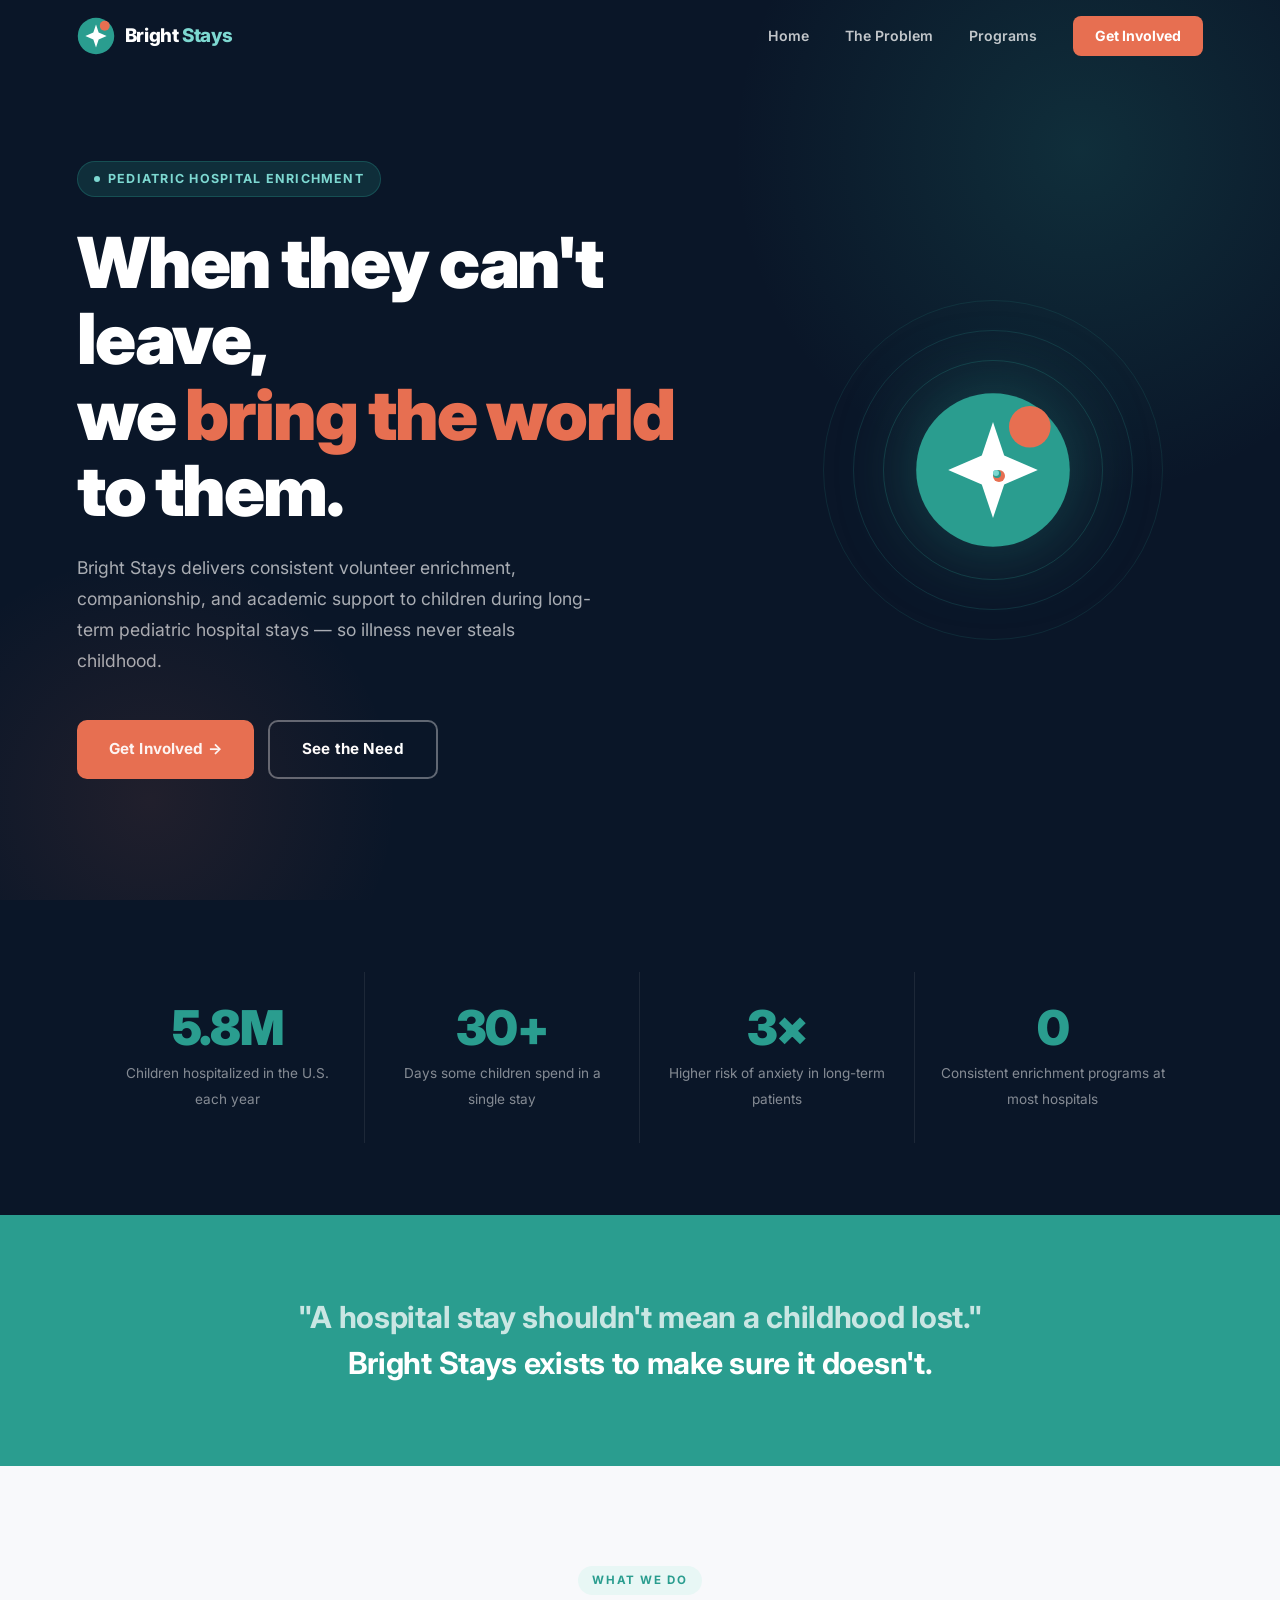
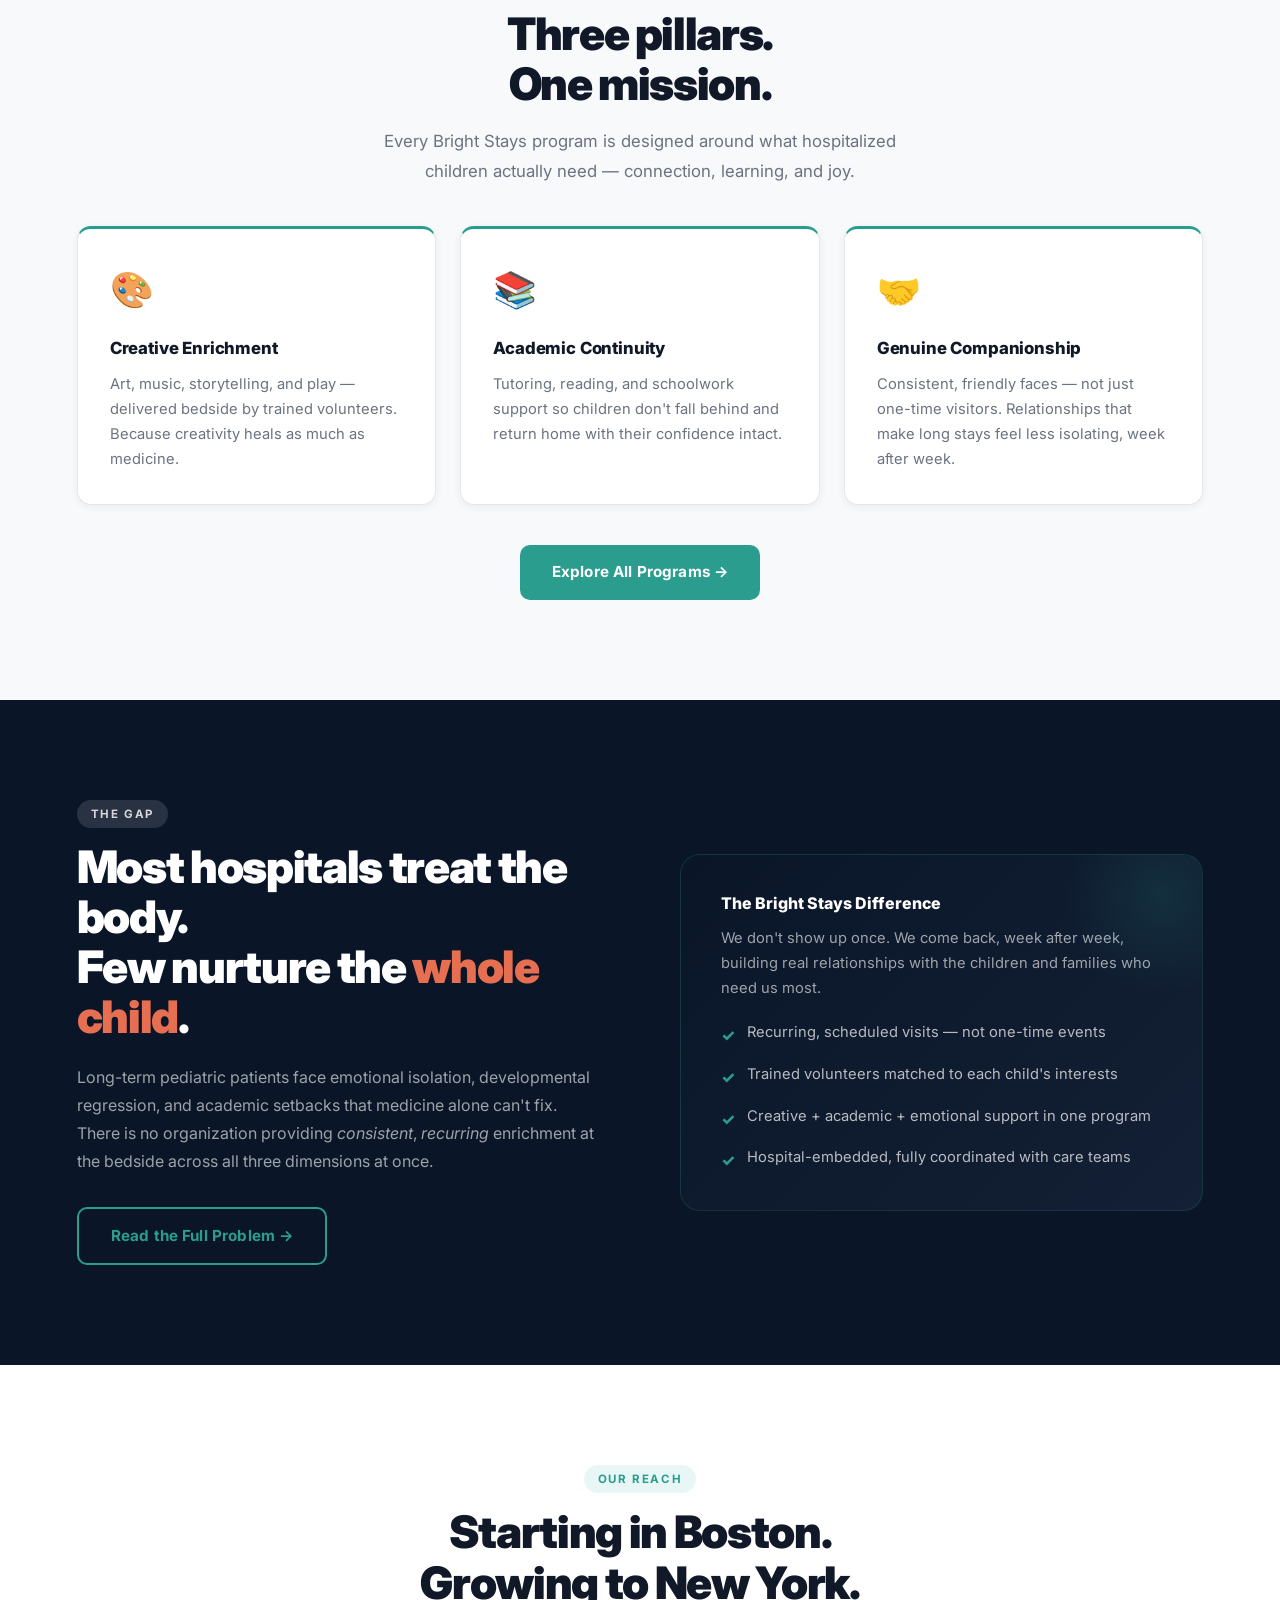
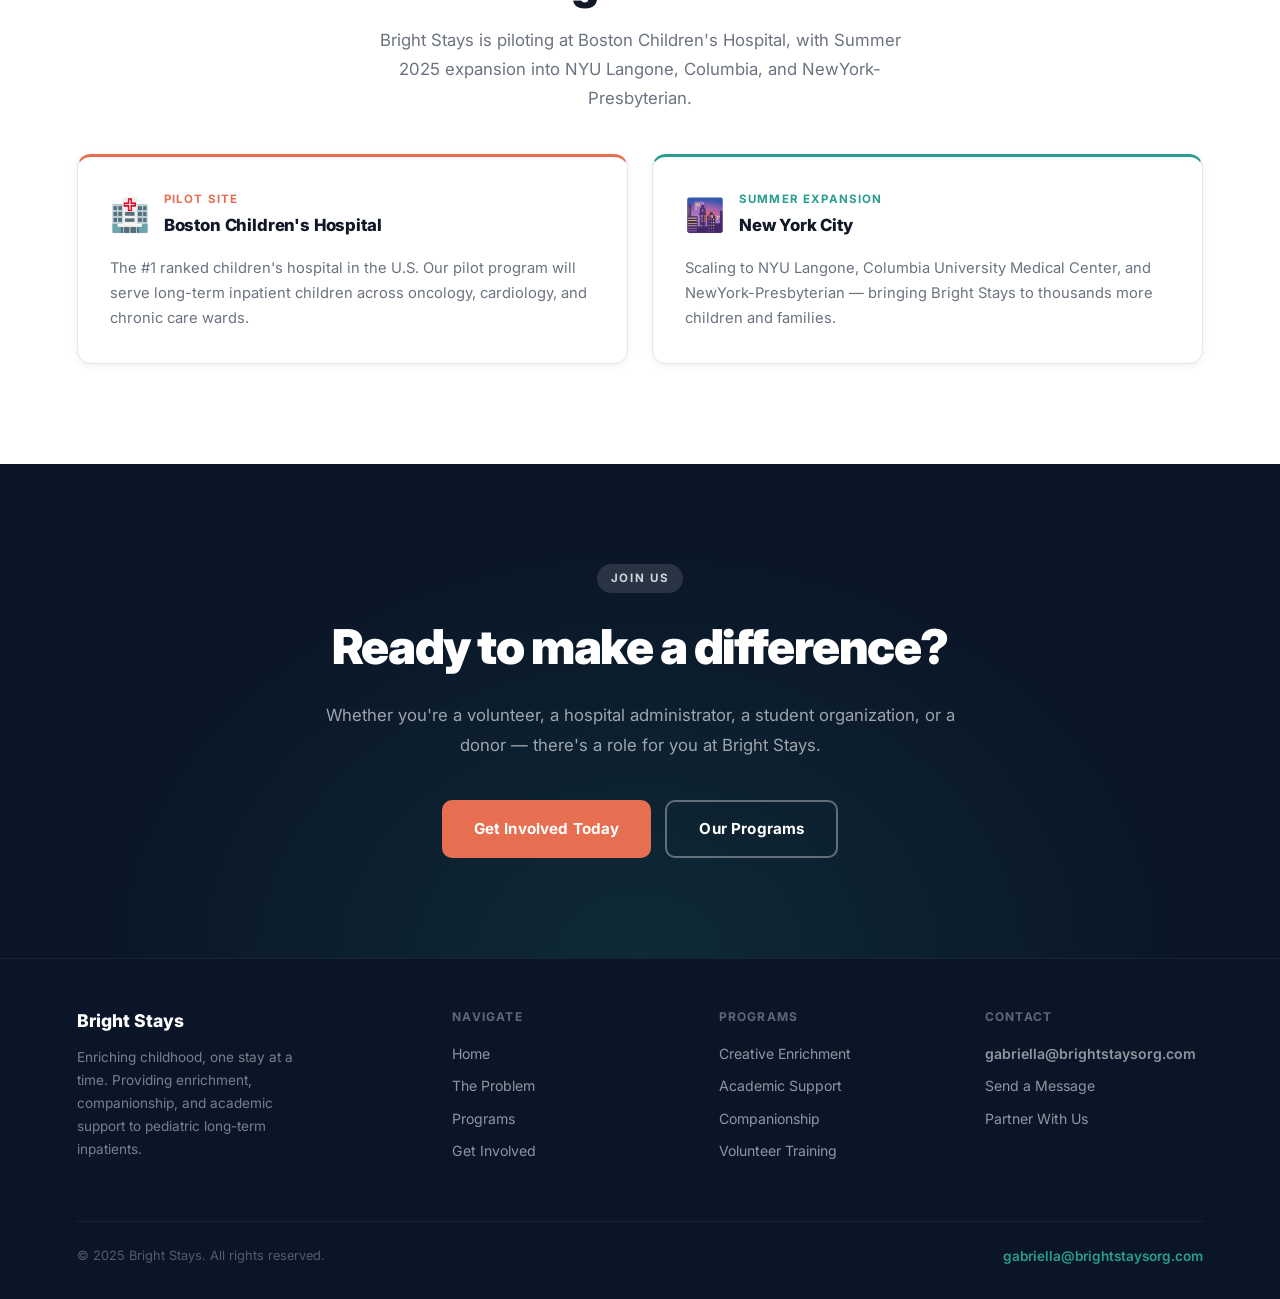
==== commit 267a49bb: "Add files via upload" ====
--- a/index.html
+++ b/index.html
@@ -4,14 +4,166 @@
   <meta charset="UTF-8"/>
   <meta name="viewport" content="width=device-width, initial-scale=1.0"/>
   <title>Bright Stays — Enriching Childhood, One Stay at a Time</title>
-  <link rel="stylesheet" href="style.css"/>
+  <link rel="preconnect" href="https://fonts.googleapis.com"/>
+  <link href="https://fonts.googleapis.com/css2?family=Inter:wght@400;500;600;700;800;900&display=swap" rel="stylesheet"/>
+  <style>
+*,*::before,*::after{box-sizing:border-box;margin:0;padding:0}
+:root{--navy:#0A1628;--navy-mid:#132035;--teal:#2A9D8F;--teal-dark:#1f7a6e;--teal-light:#E8F7F5;--coral:#E76F51;--coral-dark:#c95e3f;--coral-light:#FEF0EB;--dark:#111827;--gray:#6B7280;--gray-light:#F8F9FB;--border:#E5E7EB;--white:#FFFFFF;--font:'Inter',-apple-system,sans-serif;--radius:14px;--radius-lg:20px;--shadow-sm:0 2px 8px rgba(0,0,0,.06);--shadow:0 8px 32px rgba(0,0,0,.10);--shadow-lg:0 20px 60px rgba(0,0,0,.15)}
+html{scroll-behavior:smooth}
+body{font-family:var(--font);color:var(--dark);background:var(--white);line-height:1.6;-webkit-font-smoothing:antialiased}
+a{color:inherit;text-decoration:none}
+img{display:block;max-width:100%}
+
+/* NAV */
+nav{position:fixed;top:0;left:0;right:0;z-index:200;padding:0 6%;display:flex;align-items:center;justify-content:space-between;height:72px;transition:background .35s,box-shadow .35s}
+nav.transparent{background:transparent}
+nav.scrolled{background:rgba(255,255,255,.96);backdrop-filter:blur(12px);box-shadow:0 1px 0 rgba(0,0,0,.06)}
+.nav-logo{display:flex;align-items:center;gap:10px;font-weight:800;font-size:1.18rem;letter-spacing:-.02em}
+.nav-logo svg{width:38px;height:38px;flex-shrink:0}
+.word-bright{color:var(--white)}
+.word-stays{color:#7DD8D1}
+nav.scrolled .word-bright{color:var(--dark)}
+nav.scrolled .word-stays{color:var(--teal)}
+.nav-links{display:flex;align-items:center;gap:36px}
+.nav-links a{font-size:.88rem;font-weight:600;color:rgba(255,255,255,.75);transition:color .2s}
+nav.scrolled .nav-links a{color:var(--gray)}
+.nav-links a:hover{color:var(--white)}
+nav.scrolled .nav-links a:hover{color:var(--teal)}
+.nav-cta{background:var(--coral)!important;color:var(--white)!important;padding:9px 22px;border-radius:8px;font-weight:700!important}
+.nav-cta:hover{background:var(--coral-dark)!important}
+
+/* BUTTONS */
+.btn{display:inline-flex;align-items:center;gap:8px;padding:15px 32px;border-radius:10px;font-weight:700;font-size:.95rem;cursor:pointer;transition:all .2s;border:none;letter-spacing:.01em;font-family:var(--font)}
+.btn-coral{background:var(--coral);color:var(--white)}
+.btn-coral:hover{background:var(--coral-dark);transform:translateY(-2px);box-shadow:0 8px 24px rgba(231,111,81,.35)}
+.btn-ghost{background:transparent;color:var(--white);border:2px solid rgba(255,255,255,.35)}
+.btn-ghost:hover{background:rgba(255,255,255,.1);border-color:rgba(255,255,255,.6)}
+.btn-teal{background:var(--teal);color:var(--white)}
+.btn-teal:hover{background:var(--teal-dark);transform:translateY(-2px)}
+.btn-outline-teal{background:transparent;color:var(--teal);border:2px solid var(--teal)}
+.btn-outline-teal:hover{background:var(--teal);color:var(--white)}
+.btn-white{background:var(--white);color:var(--navy)}
+.btn-white:hover{background:#f0f0f0;transform:translateY(-2px)}
+
+/* HERO */
+.hero{min-height:100vh;background:var(--navy);display:flex;align-items:center;position:relative;overflow:hidden;padding:120px 6% 80px}
+.hero-orb{position:absolute;border-radius:50%;pointer-events:none}
+.hero-orb-1{width:700px;height:700px;background:radial-gradient(circle,rgba(42,157,143,.18) 0%,transparent 70%);top:-200px;right:-150px}
+.hero-orb-2{width:500px;height:500px;background:radial-gradient(circle,rgba(231,111,81,.10) 0%,transparent 70%);bottom:-150px;left:-100px}
+.hero-inner{max-width:1200px;margin:0 auto;width:100%;display:grid;grid-template-columns:1fr 420px;gap:80px;align-items:center}
+.hero-tag{display:inline-flex;align-items:center;gap:8px;background:rgba(42,157,143,.18);border:1px solid rgba(42,157,143,.3);color:#7DD8D1;font-size:.78rem;font-weight:700;letter-spacing:.1em;text-transform:uppercase;padding:7px 16px;border-radius:100px;margin-bottom:28px}
+.hero-tag::before{content:'';width:6px;height:6px;border-radius:50%;background:#7DD8D1}
+.hero h1{font-size:clamp(2.8rem,5.5vw,4.4rem);font-weight:900;color:var(--white);line-height:1.08;letter-spacing:-.03em;margin-bottom:24px}
+.hero h1 em{font-style:normal;color:var(--coral)}
+.hero-sub{font-size:1.1rem;color:rgba(255,255,255,.65);line-height:1.75;max-width:520px;margin-bottom:44px}
+.hero-btns{display:flex;gap:14px;flex-wrap:wrap}
+.hero-visual{display:flex;align-items:center;justify-content:center}
+.hero-icon-wrap{position:relative;width:340px;height:340px}
+.ring{position:absolute;border-radius:50%;border:1px solid;top:50%;left:50%;transform:translate(-50%,-50%);animation:spin-slow linear infinite}
+.ring-1{width:340px;height:340px;border-color:rgba(42,157,143,.15);animation-duration:30s}
+.ring-2{width:280px;height:280px;border-color:rgba(42,157,143,.20);animation-duration:22s;animation-direction:reverse}
+.ring-3{width:220px;height:220px;border-color:rgba(42,157,143,.25);animation-duration:16s}
+@keyframes spin-slow{from{transform:translate(-50%,-50%) rotate(0deg)}to{transform:translate(-50%,-50%) rotate(360deg)}}
+.hero-icon-main{position:absolute;top:50%;left:50%;transform:translate(-50%,-50%);width:160px;height:160px;filter:drop-shadow(0 0 40px rgba(42,157,143,.4));animation:float 4s ease-in-out infinite}
+@keyframes float{0%,100%{transform:translate(-50%,-50%) translateY(0)}50%{transform:translate(-50%,-50%) translateY(-12px)}}
+.orbit-dot{position:absolute;width:12px;height:12px;border-radius:50%;background:var(--coral);top:50%;left:50%;animation:orbit linear infinite}
+.orbit-dot-1{animation-duration:8s}
+.orbit-dot-2{width:8px;height:8px;background:var(--teal);animation-duration:12s;animation-direction:reverse}
+.orbit-dot-3{width:6px;height:6px;background:#7DD8D1;animation-duration:6s}
+@keyframes orbit{from{transform:rotate(0deg) translateX(140px) rotate(0deg)}to{transform:rotate(360deg) translateX(140px) rotate(-360deg)}}
+
+/* STATS */
+.stats-section{background:var(--navy);padding:72px 6%}
+.stats-grid{max-width:1100px;margin:0 auto;display:grid;grid-template-columns:repeat(4,1fr)}
+.stat-item{text-align:center;padding:32px 24px;border-right:1px solid rgba(255,255,255,.08)}
+.stat-item:last-child{border-right:none}
+.stat-num{font-size:3rem;font-weight:900;color:var(--teal);letter-spacing:-.04em;line-height:1;display:block;margin-bottom:8px}
+.stat-label{font-size:.85rem;color:rgba(255,255,255,.5);line-height:1.5}
+
+/* MISSION */
+.mission-section{background:var(--teal);padding:80px 6%;text-align:center}
+.mission-quote{max-width:880px;margin:0 auto;font-size:clamp(1.3rem,2.5vw,1.9rem);font-weight:700;color:var(--white);line-height:1.5;letter-spacing:-.01em}
+.mission-quote em{font-style:normal;color:rgba(255,255,255,.75)}
+
+/* SECTIONS */
+.section{padding:100px 6%}
+.section-inner{max-width:1200px;margin:0 auto}
+.label{display:inline-block;font-size:.72rem;font-weight:700;letter-spacing:.14em;text-transform:uppercase;color:var(--teal);margin-bottom:14px;padding:5px 14px;background:var(--teal-light);border-radius:100px}
+.label-white{background:rgba(255,255,255,.12);color:rgba(255,255,255,.8)}
+h2.section-title{font-size:clamp(2rem,3.5vw,2.8rem);font-weight:900;letter-spacing:-.03em;line-height:1.12;margin-bottom:18px}
+.section-sub{font-size:1.05rem;color:var(--gray);line-height:1.75;max-width:560px}
+.text-center{text-align:center}
+.text-white{color:var(--white)}
+.mb-40{margin-bottom:40px}
+.mt-40{margin-top:40px}
+.mt-24{margin-top:24px}
+.mt-16{margin-top:16px}
+.mb-16{margin-bottom:16px}
+.flex{display:flex}
+.flex-wrap{flex-wrap:wrap}
+.gap-14{gap:14px}
+
+/* CARDS */
+.cards-grid-3{display:grid;grid-template-columns:repeat(3,1fr);gap:24px}
+.cards-grid-2{display:grid;grid-template-columns:repeat(2,1fr);gap:24px}
+@media(max-width:900px){.cards-grid-3{grid-template-columns:1fr}}
+@media(max-width:700px){.cards-grid-2{grid-template-columns:1fr}}
+.card{background:var(--white);border:1px solid var(--border);border-radius:var(--radius);padding:32px;box-shadow:var(--shadow-sm);transition:transform .25s,box-shadow .25s}
+.card:hover{transform:translateY(-6px);box-shadow:var(--shadow)}
+.card-accent-top{border-top:3px solid var(--teal)}
+.card-accent-coral{border-top:3px solid var(--coral)}
+.card-icon{font-size:2.2rem;margin-bottom:18px;display:block}
+.card h3{font-size:1.05rem;font-weight:800;color:var(--dark);margin-bottom:10px;letter-spacing:-.01em}
+.card p{font-size:.92rem;color:var(--gray);line-height:1.7}
+
+/* SPLIT */
+.split{display:grid;grid-template-columns:1fr 1fr;gap:80px;align-items:center}
+@media(max-width:860px){.split{grid-template-columns:1fr;gap:48px}}
+
+/* CALLOUT */
+.callout{background:linear-gradient(135deg,var(--navy) 0%,#132035 100%);border:1px solid rgba(42,157,143,.2);border-radius:var(--radius-lg);padding:36px 40px;position:relative;overflow:hidden}
+.callout::before{content:'';position:absolute;width:200px;height:200px;border-radius:50%;background:radial-gradient(circle,rgba(42,157,143,.15) 0%,transparent 70%);top:-60px;right:-60px}
+.callout h4{font-size:1rem;font-weight:800;color:var(--white);margin-bottom:10px}
+.callout p{font-size:.92rem;color:rgba(255,255,255,.6);line-height:1.7}
+
+/* SCROLL REVEAL */
+.reveal{opacity:0;transform:translateY(28px);transition:opacity .7s,transform .7s}
+.reveal.visible{opacity:1;transform:none}
+.reveal-delay-1{transition-delay:.1s}
+.reveal-delay-2{transition-delay:.2s}
+.reveal-delay-3{transition-delay:.3s}
+
+/* CTA */
+.cta-section{background:var(--navy);padding:100px 6%;text-align:center;position:relative;overflow:hidden}
+.cta-section::before{content:'';position:absolute;inset:0;background:radial-gradient(ellipse at 50% 100%,rgba(42,157,143,.15) 0%,transparent 60%)}
+.cta-inner{position:relative;z-index:1;max-width:640px;margin:0 auto}
+.cta-section h2{font-size:clamp(2rem,4vw,3rem);font-weight:900;color:var(--white);letter-spacing:-.03em;margin-bottom:16px}
+.cta-section p{font-size:1.05rem;color:rgba(255,255,255,.6);line-height:1.75;margin-bottom:40px}
+
+/* FOOTER */
+footer{background:var(--navy);border-top:1px solid rgba(255,255,255,.06);padding:48px 6% 32px}
+.footer-top{display:grid;grid-template-columns:1.5fr 1fr 1fr 1fr;gap:48px;margin-bottom:48px}
+@media(max-width:900px){.footer-top{grid-template-columns:1fr 1fr;gap:32px}}
+.footer-brand h3{font-size:1.1rem;font-weight:800;color:var(--white);margin-bottom:10px}
+.footer-brand p{font-size:.85rem;color:rgba(255,255,255,.45);line-height:1.7;max-width:240px}
+.footer-col h4{font-size:.75rem;font-weight:700;letter-spacing:.1em;text-transform:uppercase;color:rgba(255,255,255,.35);margin-bottom:16px}
+.footer-col a{display:block;font-size:.88rem;color:rgba(255,255,255,.55);margin-bottom:10px;transition:color .2s}
+.footer-col a:hover{color:var(--white)}
+.footer-bottom{border-top:1px solid rgba(255,255,255,.06);padding-top:24px;display:flex;justify-content:space-between;align-items:center;flex-wrap:wrap;gap:12px}
+.footer-copy{font-size:.8rem;color:rgba(255,255,255,.3)}
+.footer-email{font-size:.85rem;color:var(--teal);font-weight:600}
+.footer-email:hover{color:#7DD8D1}
+
+::-webkit-scrollbar{width:6px}
+::-webkit-scrollbar-track{background:var(--navy)}
+::-webkit-scrollbar-thumb{background:var(--teal);border-radius:3px}
+  </style>
 </head>
 <body>
 
-<!-- ── Navigation ──────────────────────────────────────────────── -->
 <nav class="transparent" id="nav">
   <a href="index.html" class="nav-logo">
-    <svg class="logo-mark" viewBox="0 0 100 100" xmlns="http://www.w3.org/2000/svg">
+    <svg width="38" height="38" viewBox="0 0 100 100" xmlns="http://www.w3.org/2000/svg">
       <circle cx="50" cy="50" r="48" fill="#2A9D8F"/>
       <path d="M50,20 L57,41 L78,50 L57,59 L50,80 L43,59 L22,50 L43,41 Z" fill="white"/>
       <circle cx="73" cy="23" r="13" fill="#E76F51"/>
@@ -19,19 +171,17 @@
     <span><span class="word-bright">Bright</span> <span class="word-stays">Stays</span></span>
   </a>
   <div class="nav-links">
-    <a href="index.html" class="active">Home</a>
+    <a href="index.html">Home</a>
     <a href="problem.html">The Problem</a>
     <a href="programs.html">Programs</a>
     <a href="involved.html" class="nav-cta">Get Involved</a>
   </div>
 </nav>
 
-<!-- ── Hero ────────────────────────────────────────────────────── -->
+<!-- HERO -->
 <section class="hero">
   <div class="hero-orb hero-orb-1"></div>
   <div class="hero-orb hero-orb-2"></div>
-  <div class="hero-orb hero-orb-3"></div>
-
   <div class="hero-inner">
     <div class="hero-text">
       <div class="hero-tag">Pediatric Hospital Enrichment</div>
@@ -42,13 +192,12 @@
         <a href="problem.html" class="btn btn-ghost">See the Need</a>
       </div>
     </div>
-
     <div class="hero-visual">
       <div class="hero-icon-wrap">
         <div class="ring ring-1"></div>
         <div class="ring ring-2"></div>
         <div class="ring ring-3"></div>
-        <svg class="hero-icon-main" viewBox="0 0 100 100" xmlns="http://www.w3.org/2000/svg">
+        <svg class="hero-icon-main" width="160" height="160" viewBox="0 0 100 100" xmlns="http://www.w3.org/2000/svg">
           <circle cx="50" cy="50" r="48" fill="#2A9D8F"/>
           <path d="M50,20 L57,41 L78,50 L57,59 L50,80 L43,59 L22,50 L43,41 Z" fill="white"/>
           <circle cx="73" cy="23" r="13" fill="#E76F51"/>
@@ -61,98 +210,57 @@
   </div>
 </section>
 
-<!-- ── Stats ────────────────────────────────────────────────────── -->
+<!-- STATS -->
 <div class="stats-section">
   <div class="stats-grid">
-    <div class="stat-item reveal">
-      <span class="stat-num">5.8M</span>
-      <span class="stat-label">Children hospitalized<br/>in the U.S. each year</span>
-    </div>
-    <div class="stat-item reveal reveal-delay-1">
-      <span class="stat-num">30+</span>
-      <span class="stat-label">Days some children<br/>spend in a single stay</span>
-    </div>
-    <div class="stat-item reveal reveal-delay-2">
-      <span class="stat-num">3×</span>
-      <span class="stat-label">Higher risk of anxiety<br/>in long-term patients</span>
-    </div>
-    <div class="stat-item reveal reveal-delay-3">
-      <span class="stat-num">0</span>
-      <span class="stat-label">Consistent enrichment<br/>programs at most hospitals</span>
-    </div>
+    <div class="stat-item reveal"><span class="stat-num">5.8M</span><span class="stat-label">Children hospitalized in the U.S. each year</span></div>
+    <div class="stat-item reveal reveal-delay-1"><span class="stat-num">30+</span><span class="stat-label">Days some children spend in a single stay</span></div>
+    <div class="stat-item reveal reveal-delay-2"><span class="stat-num">3×</span><span class="stat-label">Higher risk of anxiety in long-term patients</span></div>
+    <div class="stat-item reveal reveal-delay-3"><span class="stat-num">0</span><span class="stat-label">Consistent enrichment programs at most hospitals</span></div>
   </div>
 </div>
 
-<!-- ── Mission quote ─────────────────────────────────────────────── -->
+<!-- MISSION -->
 <div class="mission-section">
-  <p class="mission-quote reveal">
-    <em>"A hospital stay shouldn't mean a childhood lost."</em><br/>
-    <strong>Bright Stays exists to make sure it doesn't.</strong>
-  </p>
+  <p class="mission-quote reveal"><em>"A hospital stay shouldn't mean a childhood lost."</em><br/><strong>Bright Stays exists to make sure it doesn't.</strong></p>
 </div>
 
-<!-- ── What we do ─────────────────────────────────────────────────── -->
-<section class="section" style="background: var(--gray-light);">
+<!-- WHAT WE DO -->
+<section class="section" style="background:var(--gray-light)">
   <div class="section-inner">
     <div class="text-center mb-40">
       <span class="label">What We Do</span>
       <h2 class="section-title reveal">Three pillars.<br/>One mission.</h2>
-      <p class="section-sub reveal" style="margin: 0 auto;">Every Bright Stays program is designed around what hospitalized children actually need — connection, learning, and joy.</p>
+      <p class="section-sub reveal" style="margin:0 auto">Every Bright Stays program is designed around what hospitalized children actually need — connection, learning, and joy.</p>
     </div>
     <div class="cards-grid-3">
-      <div class="card card-accent-top reveal">
-        <span class="card-icon">🎨</span>
-        <h3>Creative Enrichment</h3>
-        <p>Art, music, storytelling, and play — delivered bedside by trained volunteers. Because creativity heals as much as medicine.</p>
-      </div>
-      <div class="card card-accent-top reveal reveal-delay-1">
-        <span class="card-icon">📚</span>
-        <h3>Academic Continuity</h3>
-        <p>Tutoring, reading, and schoolwork support so children don't fall behind and return home with their confidence intact.</p>
-      </div>
-      <div class="card card-accent-top reveal reveal-delay-2">
-        <span class="card-icon">🤝</span>
-        <h3>Genuine Companionship</h3>
-        <p>Consistent, friendly faces — not just one-time visitors. Relationships that make long stays feel less isolating, week after week.</p>
-      </div>
-    </div>
-    <div class="text-center mt-40">
-      <a href="programs.html" class="btn btn-teal">Explore All Programs →</a>
-    </div>
+      <div class="card card-accent-top reveal"><span class="card-icon">🎨</span><h3>Creative Enrichment</h3><p>Art, music, storytelling, and play — delivered bedside by trained volunteers. Because creativity heals as much as medicine.</p></div>
+      <div class="card card-accent-top reveal reveal-delay-1"><span class="card-icon">📚</span><h3>Academic Continuity</h3><p>Tutoring, reading, and schoolwork support so children don't fall behind and return home with their confidence intact.</p></div>
+      <div class="card card-accent-top reveal reveal-delay-2"><span class="card-icon">🤝</span><h3>Genuine Companionship</h3><p>Consistent, friendly faces — not just one-time visitors. Relationships that make long stays feel less isolating, week after week.</p></div>
+    </div>
+    <div class="text-center mt-40"><a href="programs.html" class="btn btn-teal">Explore All Programs →</a></div>
   </div>
 </section>
 
-<!-- ── Why it matters ──────────────────────────────────────────── -->
-<section class="section" style="background: var(--navy);">
+<!-- WHY IT MATTERS -->
+<section class="section" style="background:var(--navy)">
   <div class="section-inner">
     <div class="split">
       <div>
         <span class="label label-white">The Gap</span>
-        <h2 class="section-title text-white reveal" style="margin-bottom: 20px;">Most hospitals treat the body.<br/>Few nurture the <em style="color: var(--coral); font-style: normal;">whole child</em>.</h2>
-        <p style="color: rgba(255,255,255,0.6); line-height: 1.75; margin-bottom: 32px;" class="reveal">Long-term pediatric patients face emotional isolation, developmental regression, and academic setbacks that medicine alone can't fix. Today, there's no organization providing <em>consistent</em>, <em>recurring</em> enrichment at the bedside — across all three dimensions at once.</p>
+        <h2 class="section-title text-white reveal" style="margin-bottom:20px">Most hospitals treat the body.<br/>Few nurture the <em style="color:var(--coral);font-style:normal">whole child</em>.</h2>
+        <p style="color:rgba(255,255,255,.6);line-height:1.75;margin-bottom:32px" class="reveal">Long-term pediatric patients face emotional isolation, developmental regression, and academic setbacks that medicine alone can't fix. There is no organization providing <em>consistent</em>, <em>recurring</em> enrichment at the bedside across all three dimensions at once.</p>
         <a href="problem.html" class="btn btn-outline-teal reveal">Read the Full Problem →</a>
       </div>
       <div class="reveal">
         <div class="callout">
           <h4>The Bright Stays Difference</h4>
-          <p style="margin-bottom: 20px;">We don't show up once. We come back, week after week, building real relationships with the children and families who need us most.</p>
-          <div style="display: flex; flex-direction: column; gap: 14px; margin-top: 16px;">
-            <div style="display: flex; gap: 12px; align-items: flex-start;">
-              <span style="color: var(--teal); font-weight: 800; margin-top: 2px;">✓</span>
-              <span style="color: rgba(255,255,255,0.7); font-size: 0.92rem;">Recurring, scheduled visits — not one-time events</span>
-            </div>
-            <div style="display: flex; gap: 12px; align-items: flex-start;">
-              <span style="color: var(--teal); font-weight: 800; margin-top: 2px;">✓</span>
-              <span style="color: rgba(255,255,255,0.7); font-size: 0.92rem;">Trained volunteers matched to each child's interests</span>
-            </div>
-            <div style="display: flex; gap: 12px; align-items: flex-start;">
-              <span style="color: var(--teal); font-weight: 800; margin-top: 2px;">✓</span>
-              <span style="color: rgba(255,255,255,0.7); font-size: 0.92rem;">Creative + academic + emotional support in one program</span>
-            </div>
-            <div style="display: flex; gap: 12px; align-items: flex-start;">
-              <span style="color: var(--teal); font-weight: 800; margin-top: 2px;">✓</span>
-              <span style="color: rgba(255,255,255,0.7); font-size: 0.92rem;">Hospital-embedded, fully coordinated with care teams</span>
-            </div>
+          <p style="margin-bottom:20px">We don't show up once. We come back, week after week, building real relationships with the children and families who need us most.</p>
+          <div style="display:flex;flex-direction:column;gap:14px;margin-top:16px">
+            <div style="display:flex;gap:12px;align-items:flex-start"><span style="color:var(--teal);font-weight:800;margin-top:2px">✓</span><span style="color:rgba(255,255,255,.7);font-size:.92rem">Recurring, scheduled visits — not one-time events</span></div>
+            <div style="display:flex;gap:12px;align-items:flex-start"><span style="color:var(--teal);font-weight:800;margin-top:2px">✓</span><span style="color:rgba(255,255,255,.7);font-size:.92rem">Trained volunteers matched to each child's interests</span></div>
+            <div style="display:flex;gap:12px;align-items:flex-start"><span style="color:var(--teal);font-weight:800;margin-top:2px">✓</span><span style="color:rgba(255,255,255,.7);font-size:.92rem">Creative + academic + emotional support in one program</span></div>
+            <div style="display:flex;gap:12px;align-items:flex-start"><span style="color:var(--teal);font-weight:800;margin-top:2px">✓</span><span style="color:rgba(255,255,255,.7);font-size:.92rem">Hospital-embedded, fully coordinated with care teams</span></div>
           </div>
         </div>
       </div>
@@ -160,106 +268,59 @@
   </div>
 </section>
 
-<!-- ── Who we serve ─────────────────────────────────────────────── -->
+<!-- WHO WE SERVE -->
 <section class="section">
   <div class="section-inner">
     <div class="text-center mb-40">
       <span class="label">Our Reach</span>
       <h2 class="section-title reveal">Starting in Boston.<br/>Growing to New York.</h2>
-      <p class="section-sub reveal" style="margin: 0 auto;">Bright Stays is piloting at Boston Children's Hospital, with Summer 2025 expansion into NYU Langone, Columbia, and NewYork-Presbyterian.</p>
+      <p class="section-sub reveal" style="margin:0 auto">Bright Stays is piloting at Boston Children's Hospital, with Summer 2025 expansion into NYU Langone, Columbia, and NewYork-Presbyterian.</p>
     </div>
     <div class="cards-grid-2">
       <div class="card card-accent-coral reveal">
-        <div style="display: flex; align-items: center; gap: 14px; margin-bottom: 16px;">
-          <span style="font-size: 2rem;">🏥</span>
-          <div>
-            <div style="font-size: 0.72rem; font-weight: 700; letter-spacing: 0.1em; text-transform: uppercase; color: var(--coral); margin-bottom: 4px;">Pilot Site</div>
-            <h3 style="margin: 0;">Boston Children's Hospital</h3>
-          </div>
-        </div>
+        <div style="display:flex;align-items:center;gap:14px;margin-bottom:16px"><span style="font-size:2rem">🏥</span><div><div style="font-size:.72rem;font-weight:700;letter-spacing:.1em;text-transform:uppercase;color:var(--coral);margin-bottom:4px">Pilot Site</div><h3 style="margin:0">Boston Children's Hospital</h3></div></div>
         <p>The #1 ranked children's hospital in the U.S. Our pilot program will serve long-term inpatient children across oncology, cardiology, and chronic care wards.</p>
       </div>
       <div class="card card-accent-top reveal reveal-delay-1">
-        <div style="display: flex; align-items: center; gap: 14px; margin-bottom: 16px;">
-          <span style="font-size: 2rem;">🌆</span>
-          <div>
-            <div style="font-size: 0.72rem; font-weight: 700; letter-spacing: 0.1em; text-transform: uppercase; color: var(--teal); margin-bottom: 4px;">Summer Expansion</div>
-            <h3 style="margin: 0;">New York City</h3>
-          </div>
-        </div>
+        <div style="display:flex;align-items:center;gap:14px;margin-bottom:16px"><span style="font-size:2rem">🌆</span><div><div style="font-size:.72rem;font-weight:700;letter-spacing:.1em;text-transform:uppercase;color:var(--teal);margin-bottom:4px">Summer Expansion</div><h3 style="margin:0">New York City</h3></div></div>
         <p>Scaling to NYU Langone, Columbia University Medical Center, and NewYork-Presbyterian — bringing Bright Stays to thousands more children and families.</p>
       </div>
     </div>
   </div>
 </section>
 
-<!-- ── Get involved CTA ─────────────────────────────────────────── -->
+<!-- CTA -->
 <div class="cta-section">
   <div class="cta-inner">
-    <span class="label label-white mb-16" style="display: inline-block;">Join Us</span>
+    <span class="label label-white mb-16" style="display:inline-block">Join Us</span>
     <h2>Ready to make a difference?</h2>
     <p>Whether you're a volunteer, a hospital administrator, a student organization, or a donor — there's a role for you at Bright Stays.</p>
-    <div class="flex flex-wrap gap-14" style="justify-content: center;">
+    <div class="flex flex-wrap gap-14" style="justify-content:center">
       <a href="involved.html" class="btn btn-coral">Get Involved Today</a>
       <a href="programs.html" class="btn btn-ghost">Our Programs</a>
     </div>
   </div>
 </div>
 
-<!-- ── Footer ───────────────────────────────────────────────────── -->
+<!-- FOOTER -->
 <footer>
   <div class="footer-top">
-    <div class="footer-brand">
-      <h3>Bright Stays</h3>
-      <p>Enriching childhood, one stay at a time. Providing enrichment, companionship, and academic support to pediatric long-term inpatients.</p>
-    </div>
-    <div class="footer-col">
-      <h4>Navigate</h4>
-      <a href="index.html">Home</a>
-      <a href="problem.html">The Problem</a>
-      <a href="programs.html">Programs</a>
-      <a href="involved.html">Get Involved</a>
-    </div>
-    <div class="footer-col">
-      <h4>Programs</h4>
-      <a href="programs.html">Creative Enrichment</a>
-      <a href="programs.html">Academic Support</a>
-      <a href="programs.html">Companionship</a>
-      <a href="programs.html">Volunteer Training</a>
-    </div>
-    <div class="footer-col">
-      <h4>Contact</h4>
-      <a href="mailto:gabriella@brightstaysorg.com" class="footer-email">gabriella@brightstaysorg.com</a>
-      <a href="involved.html">Send a Message</a>
-      <a href="involved.html">Partner With Us</a>
-    </div>
-  </div>
-  <div class="footer-bottom">
-    <span class="footer-copy">© 2025 Bright Stays. All rights reserved.</span>
-    <a href="mailto:gabriella@brightstaysorg.com" class="footer-email">gabriella@brightstaysorg.com</a>
-  </div>
+    <div class="footer-brand"><h3>Bright Stays</h3><p>Enriching childhood, one stay at a time. Providing enrichment, companionship, and academic support to pediatric long-term inpatients.</p></div>
+    <div class="footer-col"><h4>Navigate</h4><a href="index.html">Home</a><a href="problem.html">The Problem</a><a href="programs.html">Programs</a><a href="involved.html">Get Involved</a></div>
+    <div class="footer-col"><h4>Programs</h4><a href="programs.html">Creative Enrichment</a><a href="programs.html">Academic Support</a><a href="programs.html">Companionship</a><a href="programs.html">Volunteer Training</a></div>
+    <div class="footer-col"><h4>Contact</h4><a href="mailto:gabriella@brightstaysorg.com" class="footer-email">gabriella@brightstaysorg.com</a><a href="involved.html">Send a Message</a><a href="involved.html">Partner With Us</a></div>
+  </div>
+  <div class="footer-bottom"><span class="footer-copy">© 2025 Bright Stays. All rights reserved.</span><a href="mailto:gabriella@brightstaysorg.com" class="footer-email">gabriella@brightstaysorg.com</a></div>
 </footer>
 
 <script>
-  // Nav transparency on scroll
-  const nav = document.getElementById('nav');
-  window.addEventListener('scroll', () => {
-    if (window.scrollY > 60) {
-      nav.classList.remove('transparent');
-      nav.classList.add('scrolled');
-    } else {
-      nav.classList.remove('scrolled');
-      nav.classList.add('transparent');
-    }
-  });
-
-  // Scroll reveal
-  const observer = new IntersectionObserver((entries) => {
-    entries.forEach(e => {
-      if (e.isIntersecting) { e.target.classList.add('visible'); }
-    });
-  }, { threshold: 0.12 });
-  document.querySelectorAll('.reveal').forEach(el => observer.observe(el));
+const nav=document.getElementById('nav');
+window.addEventListener('scroll',()=>{
+  if(window.scrollY>60){nav.classList.remove('transparent');nav.classList.add('scrolled')}
+  else{nav.classList.remove('scrolled');nav.classList.add('transparent')}
+});
+const obs=new IntersectionObserver(entries=>entries.forEach(e=>{if(e.isIntersecting)e.target.classList.add('visible')}),{threshold:.12});
+document.querySelectorAll('.reveal').forEach(el=>obs.observe(el));
 </script>
 </body>
 </html>
